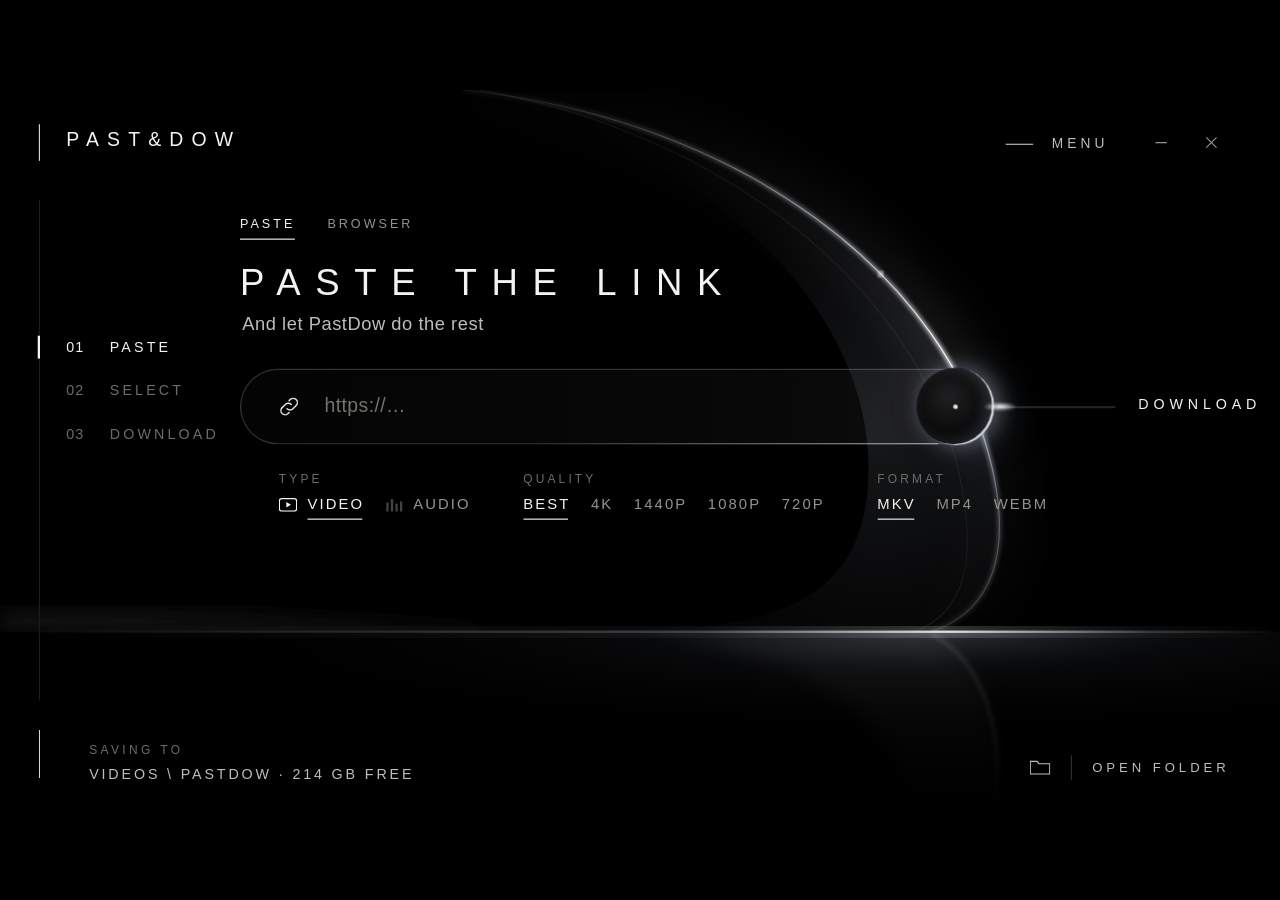
==== ui/index.html @ c4a2d4ec "feat: install the browser extension from the menu, pairing by itself - MENU > BROWSER EXTENSION show" ====
<!doctype html>
<html lang="en">
<head>
<meta charset="utf-8">
<title>PastDow</title>
<style>
  :root { --fg:#f3f3f1; --sub:#bdbdb9; --mute:#93938f; --dim:#6c6c68; --ease:cubic-bezier(.2,.8,.2,1); }
  * { box-sizing:border-box; margin:0; padding:0; }
  html, body { background:#000; height:100%; overflow:hidden; }
  body { color:var(--fg); font-family:"Segoe UI Variable Display","Segoe UI",sans-serif; font-weight:300;
         -webkit-font-smoothing:antialiased; user-select:none; cursor:default; }
  .stage { position:fixed; inset:0; display:grid; place-items:center; }
  .win { width:1120px; height:630px; position:relative; overflow:hidden; transform-origin:center; }
  .scene { position:absolute; inset:0; width:100%; height:100%; pointer-events:none; }
  .breathe { animation:breathe 4.2s ease-in-out infinite; }
  @keyframes breathe { 0%,100% { opacity:.7 } 50% { opacity:1 } }
  .intro { opacity:0; transform:translateY(10px); }
  body.live .intro { animation:in .9s var(--ease) forwards; }
  @keyframes in { to { opacity:1; transform:none } }
  button { all:unset; cursor:pointer; }

  /* top bar (drag area) */
  .bar { position:absolute; left:0; right:0; top:0; height:84px; }
  .rail { position:absolute; left:34px; top:30px; width:1px; height:32px; background:#d6d6d6; }
  .brand { position:absolute; left:58px; top:34px; font-size:17px; letter-spacing:.42em; font-weight:300; }
  .menu { position:absolute; right:150px; top:34px; display:flex; align-items:center; gap:16px; font-size:12px; letter-spacing:.3em;
          color:var(--sub); padding:6px 0; transition:color .3s; font-weight:400; }
  .menu i { width:24px; height:1px; background:currentColor; display:block; transition:width .4s var(--ease); }
  .menu:hover { color:var(--fg); } .menu:hover i { width:34px; }
  .wbtn { position:absolute; top:28px; width:40px; height:36px; display:grid; place-items:center; color:var(--mute); transition:color .25s; }
  .wbtn:hover { color:var(--fg); }
  .wbtn svg { width:12px; height:12px; }
  #min { right:84px; } #close { right:40px; }

  /* steps */
  .vline { position:absolute; left:34px; top:96px; bottom:96px; width:1px; background:#1c1c1c; }
  .steps { position:absolute; left:34px; top:206px; }
  .step { display:flex; gap:18px; font-size:12.5px; letter-spacing:.22em; color:var(--dim); padding-left:24px; height:38px; align-items:center;
          position:relative; transition:color .5s; font-weight:400; }
  .step b { font-weight:400; letter-spacing:.08em; width:20px; font-variant-numeric:tabular-nums; }
  .step::before { content:""; position:absolute; left:-1px; top:9px; bottom:9px; width:2px; background:var(--fg); transform:scaleY(0); transition:transform .5s var(--ease); }
  .step.on { color:var(--fg); } .step.on::before { transform:scaleY(1); }
  .step.done { color:var(--mute); }

  /* hero */
  .h1 { position:absolute; left:210px; top:150px; font-size:32px; letter-spacing:.4em; font-weight:200; white-space:nowrap; }
  .h2 { position:absolute; left:212px; top:196px; font-size:16px; letter-spacing:.03em; color:var(--sub); white-space:nowrap; }

  /* field */
  .pill { position:absolute; left:210px; top:244px; width:660px; height:66px; border-radius:33px; border:1px solid rgba(255,255,255,.18);
          background:linear-gradient(90deg, rgba(255,255,255,.015), rgba(255,255,255,.03) 70%, rgba(255,255,255,.06)); transition:border-color .4s, box-shadow .4s; }
  .pill.focus { border-color:rgba(255,255,255,.38); box-shadow:0 0 40px rgba(170,190,230,.07); }
  .pill::after { content:""; position:absolute; left:38%; right:48px; bottom:-1px; height:1px; background:linear-gradient(90deg, transparent, rgba(225,232,244,.6)); }
  .setup { position:absolute; left:244px; top:309px; height:1px; width:0; background:#fff; box-shadow:0 0 8px #fff; transition:width .3s; }
  .link { position:absolute; left:242px; top:266px; width:22px; height:22px; }
  input { position:absolute; left:284px; top:258px; width:500px; height:38px; background:transparent; border:0; outline:0; color:var(--fg);
          font:300 17px "Segoe UI Variable Display","Segoe UI",sans-serif; letter-spacing:.02em; user-select:text; cursor:text; }
  input::placeholder { color:#74746f; }
  .orb { position:absolute; left:802px; top:243px; width:68px; height:68px; border-radius:50%;
         background:radial-gradient(circle at 42% 38%, #202022 0%, #0a0a0b 55%, #000 70%);
         box-shadow: inset -2px -1px 0 rgba(255,255,255,.8), inset -6px -2px 12px rgba(190,205,230,.25), 4px 0 18px rgba(200,215,240,.35), 10px 0 40px rgba(170,190,230,.15);
         transition:transform .35s var(--ease); animation:orb 4.2s ease-in-out infinite; }
  @keyframes orb { 50% { box-shadow: inset -2px -1px 0 #fff, inset -7px -2px 14px rgba(190,205,230,.35), 5px 0 22px rgba(210,225,250,.5), 12px 0 50px rgba(170,190,230,.22); } }
  .orb::after { content:""; position:absolute; left:50%; top:50%; width:4px; height:4px; margin:-2px; border-radius:50%; background:#ddd; transition:transform .4s var(--ease); }
  .orb:hover { transform:scale(1.06); } .orb:hover::after { transform:scale(2.2); }
  .orb.fire { animation:fire .9s var(--ease); }
  @keyframes fire { 25% { transform:scale(.92); box-shadow: inset 0 0 0 1px #fff, 0 0 60px rgba(220,230,255,.9), 0 0 140px rgba(170,190,230,.5);} }
  .ring { position:absolute; left:836px; top:277px; width:0; height:0; border-radius:50%; border:1px solid rgba(255,255,255,.7); pointer-events:none; }
  .ring.go { animation:ring 1s var(--ease) forwards; }
  @keyframes ring { from { width:0; height:0; margin:0; opacity:1 } to { width:220px; height:220px; margin:-110px; opacity:0 } }
  .flare { position:absolute; left:860px; top:273px; width:30px; height:8px; border-radius:50%; background:radial-gradient(ellipse, #fff, rgba(200,215,240,0) 70%); filter:blur(1px); pointer-events:none; }
  .beam { position:absolute; left:872px; top:277px; width:104px; height:1px; overflow:hidden; background:rgba(255,255,255,.25); pointer-events:none; }
  .beam::after { content:""; position:absolute; top:0; left:-40%; width:40%; height:1px; background:linear-gradient(90deg, transparent, #fff, transparent); animation:travel 2.8s ease-in-out infinite; }
  @keyframes travel { 0% { left:-40% } 60%,100% { left:110% } }
  .dl { position:absolute; left:996px; top:268px; font-size:12.5px; letter-spacing:.34em; color:var(--fg); font-weight:400; transition:letter-spacing .4s var(--ease); }
  .dl:hover { letter-spacing:.42em; }

  /* options: type, quality, format */
  .opts { position:absolute; left:244px; top:334px; display:flex; gap:46px; transition:opacity .5s; }
  .opts.idle { opacity:.55; }
  .grp label { display:block; font-size:10.5px; letter-spacing:.26em; color:var(--dim); margin-bottom:9px; font-weight:400; }
  .grp div { display:flex; gap:18px; }
  .grp button { font-size:13px; letter-spacing:.14em; color:var(--mute); position:relative; padding-bottom:6px; transition:color .3s; font-weight:400; }
  .grp button:hover { color:var(--fg); }
  .grp button.on { color:var(--fg); }
  .grp button.on::after { content:""; position:absolute; left:0; right:.14em; bottom:0; height:1px; background:var(--fg); }
  #gMode button.on::after { left:25px; }
  .grp.off { opacity:.25; pointer-events:none; }
  /* type icons: a small player for video, equaliser bars for audio; only the chosen one moves */
  #gMode button { display:inline-flex; align-items:center; gap:9px; }
  .ico { width:16px; height:12px; flex:none; opacity:.45; transition:opacity .3s; }
  .ico.vid rect { fill:none; stroke:currentColor; stroke-width:1; }
  .ico.vid .play { fill:currentColor; transform-origin:8.5px 6px; }
  .ico.aud rect { fill:currentColor; transform-origin:center bottom; transform-box:fill-box; }
  button.on .ico { opacity:1; }
  button.on .ico.vid .play { animation:playpulse .8s ease-in-out 2; }
  @keyframes playpulse { 50% { transform:scale(.72); opacity:.6 } }
  button.on .ico.aud rect { animation:eq .7s ease-in-out 2; }
  button.on .ico.aud .b2 { animation-delay:-.35s; } button.on .ico.aud .b3 { animation-delay:-.7s; } button.on .ico.aud .b4 { animation-delay:-.15s; }
  @keyframes eq { 0%,100% { transform:scaleY(1) } 50% { transform:scaleY(.3) } }

  /* downloads */
  .list { position:absolute; left:210px; right:250px; top:414px; max-height:150px; overflow-y:auto; overflow-x:hidden; }
  .list::-webkit-scrollbar { width:2px; } .list::-webkit-scrollbar-thumb { background:#333; }
  .row { display:grid; grid-template-columns:78px 1fr auto; align-items:center; column-gap:18px; height:50px; position:relative; animation:rowin .6s var(--ease); }
  @keyframes rowin { from { opacity:0; transform:translateY(8px) } }
  .row + .row { border-top:1px solid #161616; }
  /* a thin streak of light crosses the row when it arrives and when it leaves */
  .row::before { content:""; position:absolute; top:0; bottom:0; left:0; width:38%; pointer-events:none; opacity:0;
                 background:linear-gradient(90deg, transparent, rgba(255,255,255,.10) 55%, rgba(255,255,255,.22) 80%, transparent); }
  .row.in::before { animation:sweep .55s var(--ease) .05s; }
  .row.out { pointer-events:none; overflow:hidden; animation:rowout .42s cubic-bezier(.5,0,.2,1) forwards; }
  .row.out::before { animation:sweep .32s ease-out; }
  .row.out > :not(.pbar) { transition:opacity .22s, transform .3s var(--ease); opacity:0; transform:translateX(-26px); }
  @keyframes sweep { 0% { opacity:1; transform:translateX(-100%) } 100% { opacity:0; transform:translateX(270%) } }
  @keyframes rowout { 0%, 55% { height:50px } 100% { height:0; border-color:transparent } }
  .row.flash .pbar { animation:flash .9s ease-out; }
  @keyframes flash { 0% { background:#fff; box-shadow:0 0 16px #fff } 100% { background:#3a3a3a; box-shadow:none } }
  .pct { font-weight:200; font-size:28px; font-variant-numeric:tabular-nums; }
  .pct small { font-size:13px; color:var(--sub); }
  .pct .tag { font-size:11px; letter-spacing:.2em; font-weight:400; color:var(--mute); }
  .ttl { font-size:14.5px; white-space:nowrap; overflow:hidden; text-overflow:ellipsis; font-weight:400; }
  .sub { font-size:11.5px; letter-spacing:.12em; color:var(--mute); margin-top:3px; white-space:nowrap; overflow:hidden; text-overflow:ellipsis; font-variant-numeric:tabular-nums; }
  .sub.err { color:#e07a72; letter-spacing:.02em; }
  .acts { display:flex; gap:16px; opacity:0; transition:opacity .25s; }
  .row:hover .acts { opacity:1; }
  .acts button { font-size:11px; letter-spacing:.2em; color:var(--sub); font-weight:400; display:flex; align-items:center; gap:7px; }
  .acts button svg { width:13px; height:11px; flex:none; }
  .acts button:hover { color:var(--fg); }
  .pbar { position:absolute; left:0; bottom:0; height:1px; background:#fff; box-shadow:0 0 10px rgba(255,255,255,.7); transition:width .3s linear; }
  .row.fin .pbar { background:#3a3a3a; box-shadow:none; }
  .spin { width:22px; height:22px; border:1px solid #333; border-top-color:#fff; border-radius:50%; animation:sp .9s linear infinite; }
  @keyframes sp { to { transform:rotate(360deg) } }
  .toast { position:absolute; left:520px; width:262px; text-align:right; top:269px; font-size:11.5px; letter-spacing:.2em; color:var(--fg); font-weight:400; pointer-events:none;
           opacity:0; transform:translateY(-4px); transition:opacity .35s, transform .45s var(--ease); }
  .toast.show { opacity:1; transform:none; }
  .clear { position:absolute; right:250px; top:392px; font-size:10.5px; letter-spacing:.26em; color:var(--dim); font-weight:400; opacity:0; transition:opacity .3s, color .3s; }
  .clear.show { opacity:1; } .clear:hover { color:var(--fg); }

  /* footer */
  .frail { position:absolute; left:34px; bottom:28px; width:1px; height:42px; background:#d6d6d6; }
  .sup { position:absolute; left:78px; bottom:47px; font-size:10.5px; letter-spacing:.28em; color:var(--dim); font-weight:400; }
  .sup2 { position:absolute; left:78px; bottom:24px; font-size:12.5px; letter-spacing:.2em; color:var(--sub); }
  .savebox { cursor:pointer; }
  .savebox .sup2 { transition:color .3s; } .savebox:hover .sup2 { color:var(--fg); }
  .chg { margin-left:14px; color:var(--fg); opacity:0; transition:opacity .3s, margin-left .4s var(--ease); }
  .savebox:hover .chg { opacity:1; margin-left:18px; }
  .open { position:absolute; right:44px; bottom:26px; display:flex; align-items:center; gap:18px; font-size:11.5px; letter-spacing:.3em; color:var(--sub); font-weight:400; transition:color .3s; }
  .open i { width:1px; height:22px; background:#2c2c2c; }
  .open:hover { color:var(--fg); }

  /* side menu */
  .side { position:absolute; top:0; right:0; bottom:0; width:390px; background:#050506; border-left:1px solid #1c1c1c; z-index:5;
          transform:translateX(100%); transition:transform .7s var(--ease); padding:92px 48px 26px; display:flex; flex-direction:column; align-items:flex-start; text-align:left; overflow-y:auto; overflow-x:hidden; }
  .side::-webkit-scrollbar { width:2px; } .side::-webkit-scrollbar-thumb { background:#2a2a2a; }
  .side.open { transform:none; box-shadow:-40px 0 80px rgba(0,0,0,.6); }
  .side h6 { font-weight:400; font-size:11px; letter-spacing:.3em; color:var(--dim); margin-bottom:20px; }
  .side .it { display:block; width:100%; text-align:left; margin-bottom:15px; letter-spacing:normal;
              opacity:0; transform:translateX(20px); transition:opacity .5s, transform .6s var(--ease); }
  .side.open .it { opacity:1; transform:none; }
  .side .it b { display:block; font-weight:400; font-size:15px; letter-spacing:.22em; color:var(--fg); transition:letter-spacing .4s var(--ease); }
  .side .it:hover b { letter-spacing:.28em; }
  .side .it em { display:block; font-style:normal; font-size:12.5px; letter-spacing:.01em; color:var(--sub); margin-top:5px;
                 white-space:nowrap; overflow:hidden; text-overflow:ellipsis; max-width:294px; }
  .side .defs b { margin-bottom:0; }
  .dhead { display:flex; justify-content:space-between; align-items:center; width:294px; margin-bottom:10px; }
  #dReset { font-size:10.5px; letter-spacing:.24em; color:var(--mute); font-weight:400; padding:4px 0 4px 10px; transition:color .3s; }
  #dReset:hover { color:var(--fg); }
  .def .val::after { content:""; display:inline-block; width:5px; height:5px; margin-left:10px; border-right:1px solid currentColor; border-bottom:1px solid currentColor;
                     transform:translateY(-3px) rotate(45deg); opacity:.7; transition:transform .3s var(--ease); }
  .def.expanded .val::after { transform:translateY(0) rotate(-135deg); }
  /* the little list a default opens */
  .dd { position:absolute; left:48px; width:294px; background:#0b0b0c; border:1px solid #232323; padding:6px 0; z-index:6;
        opacity:0; transform:translateY(-6px); pointer-events:none; transition:opacity .25s, transform .35s var(--ease);
        box-shadow:0 18px 40px rgba(0,0,0,.7); }
  .dd.show { opacity:1; transform:none; pointer-events:auto; }
  .dd button { display:flex; width:100%; box-sizing:border-box; justify-content:space-between; padding:7px 16px; font-size:12px; letter-spacing:.18em;
               color:var(--sub); font-weight:400; transition:background .2s, color .2s; }
  .dd button:hover { background:#151516; color:var(--fg); }
  .dd button.on { color:var(--fg); }
  .dd button.on::after { content:""; width:6px; height:6px; border-radius:50%; background:#fff; box-shadow:0 0 8px #fff; align-self:center; }
  .side .defs { width:294px; } .def { display:flex; width:100%; box-sizing:border-box; justify-content:space-between; align-items:baseline; padding:3px 0; font-size:12px; letter-spacing:.16em; color:var(--sub); font-weight:400; }
  .def .val { color:var(--fg); letter-spacing:.14em; transition:letter-spacing .3s var(--ease); }
  .def:hover span { color:var(--fg); } .def:hover .val { letter-spacing:.2em; }
  .side .x { position:absolute; right:46px; top:40px; font-size:12px; letter-spacing:.3em; color:var(--sub); font-weight:400; }
  .side .x:hover { color:var(--fg); }
  .side .ver { margin-top:auto; font-size:10.5px; letter-spacing:.26em; color:var(--dim); }
  .view-tabs { position:absolute; left:210px; top:111px; display:flex; gap:28px; font-size:11px; letter-spacing:.24em; color:var(--mute); }
  .view-tabs button { padding-bottom:7px; border-bottom:1px solid transparent; }
  .view-tabs button.active { color:var(--fg); border-color:var(--fg); }
  .browser-box { display:none; position:absolute; left:210px; right:250px; top:166px; height:156px; }
  .browser-head { display:flex; justify-content:space-between; font-size:10.5px; letter-spacing:.2em; color:var(--mute); height:25px; }
  .browser-items { overflow-x:hidden; overflow-y:auto; max-height:131px; padding-right:6px; }
  .browser-items::-webkit-scrollbar { width:2px; } .browser-items::-webkit-scrollbar-thumb { background:#333; }
  .browser-item { display:block; position:relative; box-sizing:border-box; width:100%; text-align:left; border-top:1px solid #222; padding:10px 110px 10px 0; }
  .browser-item .ttl { white-space:nowrap; overflow:hidden; text-overflow:ellipsis; }
  .browser-item::after { content:'DOWNLOAD \2192'; position:absolute; right:0; top:50%; transform:translate(-6px,-50%); opacity:0;
    font-size:10.5px; letter-spacing:.2em; color:var(--fg); transition:opacity .18s, transform .18s; }
  .browser-item:hover .ttl { color:#fff; } .browser-item:hover::after { opacity:1; transform:translate(0,-50%); }
  .browser-empty { color:var(--sub); font-size:14px; line-height:1.7; max-width:570px; padding-top:13px; }
  .browser-view .browser-box { display:block; }
  .browser-view .h1, .browser-view .h2, .browser-view .pill, .browser-view .link, .browser-view #url,
  .browser-view .orb, .browser-view .ring, .browser-view .flare, .browser-view .beam, .browser-view .dl { display:none; }
  .browser-view .opts.idle { opacity:1; }
  .pair-key { position:static; left:auto; top:auto; height:auto; min-width:0; background:#111; border:1px solid #333; color:var(--sub); width:100%; padding:7px; margin:7px 0; font:11px monospace; user-select:text; }
  #copyKey { font-size:11px; letter-spacing:.2em; color:var(--fg); padding:5px 0; }
  .ext-buttons { display:flex; flex-wrap:wrap; gap:8px 20px; margin:10px 0 2px; }
  .ext-buttons button { font-size:11px; letter-spacing:.2em; color:var(--fg); padding:4px 0; border-bottom:1px solid #3a3a3a; transition:border-color .2s; }
  .ext-buttons button:hover { border-color:var(--fg); }
  .ext-key { display:flex; align-items:center; gap:12px; margin-top:8px; } .ext-key .pair-key { margin:0; flex:1; }
  #browserStatus { white-space:normal; }
</style>
</head>
<body>
<div class="stage"><div class="win" id="win">
  <svg class="scene" viewBox="0 0 1120 630" preserveAspectRatio="none" aria-hidden="true">
    <defs>
      <radialGradient id="glass" cx="0.78" cy="0.62" r="0.7"><stop offset="0" stop-color="#2a2c31" stop-opacity=".55"/><stop offset=".45" stop-color="#121315" stop-opacity=".45"/><stop offset="1" stop-color="#000" stop-opacity="0"/></radialGradient>
      <linearGradient id="edge" x1="0" y1="0" x2="0" y2="1"><stop offset="0" stop-color="#fff" stop-opacity=".05"/><stop offset=".25" stop-color="#e8eef8" stop-opacity=".5"/><stop offset=".5" stop-color="#fff" stop-opacity=".95"/><stop offset=".75" stop-color="#c8d2e2" stop-opacity=".35"/><stop offset="1" stop-color="#fff" stop-opacity=".1"/></linearGradient>
      <radialGradient id="pool" cx="0.72" cy="0" r="0.6"><stop offset="0" stop-color="#9aa6b8" stop-opacity=".3"/><stop offset=".35" stop-color="#3a3f48" stop-opacity=".15"/><stop offset="1" stop-color="#000" stop-opacity="0"/></radialGradient>
      <linearGradient id="horizon" x1="0" y1="0" x2="1" y2="0"><stop offset="0" stop-color="#fff" stop-opacity="0"/><stop offset=".55" stop-color="#cfd8e6" stop-opacity=".25"/><stop offset=".74" stop-color="#fff" stop-opacity=".85"/><stop offset=".9" stop-color="#cfd8e6" stop-opacity=".2"/><stop offset="1" stop-color="#fff" stop-opacity="0"/></linearGradient>
      <linearGradient id="reflect" x1="0" y1="0" x2="0" y2="1"><stop offset="0" stop-color="#fff" stop-opacity=".18"/><stop offset="1" stop-color="#fff" stop-opacity="0"/></linearGradient>
      <filter id="b2"><feGaussianBlur stdDeviation="2"/></filter><filter id="b8"><feGaussianBlur stdDeviation="8"/></filter><filter id="b24"><feGaussianBlur stdDeviation="24"/></filter>
    </defs>
    <path d="M0 455 C 120 448, 260 462, 420 470 L 420 476 L 0 476 Z" fill="#1a1b1e" opacity=".55" filter="url(#b8)"/>
    <path d="M405 0 C 650 25, 830 165, 868 330 C 884 400, 872 455, 815 474 L 560 474 C 690 470, 760 440, 760 330 C 760 200, 640 60, 405 0 Z" fill="url(#glass)"/>
    <g class="breathe">
      <path d="M405 0 C 650 25, 830 165, 868 330 C 884 400, 872 455, 815 474" fill="none" stroke="url(#edge)" stroke-width="10" filter="url(#b24)" opacity=".5"/>
      <path d="M405 0 C 650 25, 830 165, 868 330 C 884 400, 872 455, 815 474" fill="none" stroke="url(#edge)" stroke-width="3" filter="url(#b2)"/>
      <path d="M405 0 C 650 25, 830 165, 868 330 C 884 400, 872 455, 815 474" fill="none" stroke="url(#edge)" stroke-width="1"/>
    </g>
    <circle r="2.2" fill="#fff" filter="url(#b2)">
      <animateMotion dur="5.5s" repeatCount="indefinite" keyPoints="0;1;1" keyTimes="0;.45;1" calcMode="linear" path="M405 0 C 650 25, 830 165, 868 330 C 884 400, 872 455, 815 474"/>
      <animate attributeName="opacity" values="0;1;1;0;0" keyTimes="0;.05;.4;.45;1" dur="5.5s" repeatCount="indefinite"/>
    </circle>
    <path d="M420 0 C 640 40, 800 175, 838 330 C 856 410, 846 456, 800 474" fill="none" stroke="#fff" stroke-opacity=".06"/>
    <rect x="0" y="474" width="1120" height="156" fill="#000"/>
    <rect x="0" y="474" width="1120" height="156" fill="url(#pool)" class="breathe"/>
    <g class="breathe"><rect x="0" y="473" width="1120" height="2" fill="url(#horizon)"/><rect x="0" y="470" width="1120" height="8" fill="url(#horizon)" filter="url(#b8)" opacity=".6"/></g>
    <path d="M815 476 C 860 500, 880 560, 870 630" fill="none" stroke="url(#reflect)" stroke-width="2" filter="url(#b2)"/>
    <path d="M560 476 C 700 490, 780 540, 800 630 L 870 630 C 880 560, 860 500, 815 476 Z" fill="url(#reflect)" opacity=".25" filter="url(#b8)"/>
  </svg>

  <div class="bar" id="bar"></div>
  <div class="rail intro"></div>
  <div class="brand intro">PAST&amp;DOW</div>
  <button class="menu intro" id="menuBtn"><i></i>MENU</button>
  <button class="wbtn intro" id="min" title="Minimise"><svg viewBox="0 0 12 12"><path d="M1 6h10" stroke="currentColor" stroke-width="1"/></svg></button>
  <button class="wbtn intro" id="close" title="Close"><svg viewBox="0 0 12 12"><path d="M1.5 1.5l9 9M10.5 1.5l-9 9" stroke="currentColor" stroke-width="1"/></svg></button>

  <nav class="view-tabs"><button id="pasteTab" class="active">PASTE</button><button id="browserTab">BROWSER <span id="foundCount"></span></button></nav>
  <section class="browser-box">
    <div class="browser-head"><span>FOUND IN YOUR BROWSER</span><button id="foundClear">CLEAR ALL</button></div>
    <div class="browser-items" id="foundItems"></div>
    <div class="browser-empty" id="foundEmpty">Nothing yet. Play a video in your browser and it shows up here.<br>First time: MENU, BROWSER EXTENSION, then ADD TO your browser.</div>
  </section>
  <div class="vline"></div>
  <div class="steps intro" style="animation-delay:.15s">
    <div class="step on" id="s1"><b>01</b>PASTE</div>
    <div class="step" id="s2"><b>02</b>SELECT</div>
    <div class="step" id="s3"><b>03</b>DOWNLOAD</div>
  </div>

  <div class="h1 intro" style="animation-delay:.2s">PASTE THE LINK</div>
  <div class="h2 intro" style="animation-delay:.3s" id="h2">And let PastDow do the rest</div>

  <div class="pill intro" style="animation-delay:.35s" id="pill"></div>
  <div class="setup" id="setup"></div>
  <svg class="link intro" style="animation-delay:.4s" viewBox="0 0 24 24" fill="none" stroke="#e2e2e0" stroke-width="1.4" stroke-linecap="round"><path d="M10 14a4 4 0 0 0 5.66 0l3-3a4 4 0 0 0-5.66-5.66l-1 1"/><path d="M14 10a4 4 0 0 0-5.66 0l-3 3a4 4 0 0 0 5.66 5.66l1-1"/></svg>
  <input id="url" class="intro" style="animation-delay:.4s" placeholder="https://…" spellcheck="false" autocomplete="off">
  <button class="orb intro" style="animation-delay:.45s" id="orb" title="Download"></button>
  <div class="ring" id="ring"></div>
  <div class="flare breathe"></div>
  <div class="beam"></div>
  <button class="dl intro" style="animation-delay:.5s" id="dl">DOWNLOAD</button>

  <div class="opts idle intro" style="animation-delay:.55s" id="opts">
    <div class="grp" id="gMode"><label>TYPE</label><div><button data-v="video"><svg class="ico vid" viewBox="0 0 16 12"><rect x=".5" y=".5" width="15" height="11" rx="2"/><path class="play" d="M6.5 3.6v4.8L10.6 6z"/></svg>VIDEO</button><button data-v="audio"><svg class="ico aud" viewBox="0 0 16 12"><rect class="b1" x="1" y="4" width="2" height="8"/><rect class="b2" x="5" y="1" width="2" height="11"/><rect class="b3" x="9" y="5" width="2" height="7"/><rect class="b4" x="13" y="3" width="2" height="9"/></svg>AUDIO</button></div></div>
    <div class="grp" id="gQ"><label>QUALITY</label><div><button data-v="0">BEST</button><button data-v="2160">4K</button><button data-v="1440">1440P</button><button data-v="1080">1080P</button><button data-v="720">720P</button></div></div>
    <div class="grp" id="gF"><label>FORMAT</label><div></div></div>
  </div>

  <div class="toast" id="toast"></div>
  <button class="clear" id="clear">CLEAR DONE</button>
  <div class="list" id="list"></div>

  <div class="frail"></div>
  <div class="savebox" id="savebox" title="Change folder">
  <div class="sup intro" style="animation-delay:.6s">SAVING TO<span class="chg">CHANGE</span></div>
  <div class="sup2 intro" style="animation-delay:.65s" id="saving"></div>
  </div>
  <button class="open intro" style="animation-delay:.7s" id="open"><svg width="18" height="14" viewBox="0 0 18 14" fill="none" stroke="currentColor" stroke-width="1"><path d="M.5 2.5v10h17v-9H8L6.5 1.5h-6z"/></svg><i></i>OPEN FOLDER</button>

  <div class="side" id="side">
    <button class="x" id="closeMenu">CLOSE</button>
    <h6>SETTINGS</h6>
    <button class="it" style="transition-delay:.12s" id="mVideo"><b>VIDEO FOLDER</b><em></em></button>
    <button class="it" style="transition-delay:.18s" id="mAudio"><b>AUDIO FOLDER</b><em></em></button>
    <button class="it" style="transition-delay:.24s" id="mSkip"><b>SKIP DOWNLOADED</b><em></em></button>
    <button class="it" style="transition-delay:.26s" id="mFolders"><b>SUBFOLDERS</b><em></em></button>
    <div class="defs it" style="transition-delay:.27s">
      <div class="dhead"><b>DEFAULTS</b><button id="dReset">RESET</button></div>
      <button class="def" data-k="q"><span>VIDEO QUALITY</span><span class="val" id="dQ"></span></button>
      <button class="def" data-k="vfmt"><span>VIDEO FORMAT</span><span class="val" id="dV"></span></button>
      <button class="def" data-k="afmt"><span>AUDIO FORMAT</span><span class="val" id="dA"></span></button>
    </div>
    <button class="it" style="transition-delay:.30s" id="mUpdate"><b>UPDATE YT-DLP</b><em></em></button>
    <button class="it" style="transition-delay:.36s" id="mSource"><b>SOURCE CODE</b><em>github.com/4leX-42/PastDow</em></button>
    <div class="it" style="transition-delay:.38s"><b>BROWSER EXTENSION</b><div class="ext-buttons" id="extButtons"></div><em id="browserStatus"></em>
      <div class="ext-key"><input id="browserKey" class="pair-key" readonly aria-label="Browser pairing key"><button id="copyKey">COPY KEY</button></div></div>
    <div class="ver" id="ver"></div>
    <div class="dd" id="dd"></div>
  </div>
</div></div>

<script>
const $ = id => document.getElementById(id);
const win = $('win');
function fit() { win.style.transform = `scale(${Math.min(innerWidth / 1120, innerHeight / 630)})`; }
addEventListener('resize', fit); fit();

// small icons beside the row actions: OPEN = the file itself, FOLDER = where it lives
const ACT_ICO = {
  open: '<svg viewBox="0 0 13 11" fill="none" stroke="currentColor" stroke-width="1"><path d="M5.5 1.5h-5v9h9v-4"/><path d="M8 .5h4.5V5M12.5 .5 6 7"/></svg>',
  reveal: '<svg viewBox="0 0 18 14" fill="none" stroke="currentColor" stroke-width="1.2"><path d="M.5 2.5v10h17v-9H8L6.5 1.5h-6z"/></svg>'
};

// ---- bridge: the app (WebView2) or a demo when opened in a browser ----
const host = window.chrome && window.chrome.webview;
const send = o => host ? host.postMessage(o) : demo(o);
if (host) host.addEventListener('message', e => receive(e.data));

const FORMATS = { video: ['MKV', 'MP4', 'WEBM'], audio: ['BEST', 'MP3', 'M4A', 'FLAC', 'WAV', 'OPUS'] };
const st = { mode: 'video', q: 0, vfmt: 'mkv', afmt: 'best' };
const dest = { video: ['', ''], audio: ['', ''] };
function renderDest() {
  const [dir, free] = dest[st.mode];
  const parts = dir.split(/[\\\/]/).filter(Boolean), short = parts.slice(-2).join(' \\ ').toUpperCase();
  $('saving').textContent = short + (free ? '  ·  ' + free + ' FREE' : '');
  $('saving').title = dir;
}
let stateSeen = false;
const esc = s => String(s).replace(/[&<>"]/g, c => ({ '&': '&amp;', '<': '&lt;', '>': '&gt;', '"': '&quot;' }[c]));

function renderOpts() {
  $('gMode').querySelectorAll('button').forEach(b => b.classList.toggle('on', b.dataset.v === st.mode));
  $('gQ').querySelectorAll('button').forEach(b => b.classList.toggle('on', +b.dataset.v === st.q));
  $('gQ').classList.toggle('off', st.mode === 'audio');
  const cur = st.mode === 'audio' ? st.afmt : st.vfmt;
  if (typeof renderDest === 'function') renderDest();
  $('gF').querySelector('div').innerHTML = FORMATS[st.mode].map(f => `<button data-v="${f.toLowerCase()}" class="${f.toLowerCase() === cur ? 'on' : ''}">${f}</button>`).join('');
}
$('gMode').addEventListener('click', e => { const b = e.target.closest('button'); if (b && b.dataset.v) { e = { target: b }; st.mode = e.target.dataset.v; renderOpts(); } });
$('gQ').addEventListener('click', e => { if (e.target.dataset.v) { st.q = +e.target.dataset.v; renderOpts(); } });
$('gF').addEventListener('click', e => { if (e.target.dataset.v) { st[st.mode === 'audio' ? 'afmt' : 'vfmt'] = e.target.dataset.v; renderOpts(); } });
renderOpts();

const step = n => ['s1', 's2', 's3'].forEach((s, i) => { $(s).classList.toggle('on', i === n); $(s).classList.toggle('done', i < n); });
const isUrl = v => /^https?:\/\/\S+/i.test(v.trim());
const url = $('url'), pill = $('pill');
function linkChanged() { const ok = isUrl(url.value); $('opts').classList.toggle('idle', !ok); step(ok ? 1 : 0); }
url.addEventListener('focus', () => pill.classList.add('focus'));
url.addEventListener('blur', () => pill.classList.remove('focus'));
url.addEventListener('input', linkChanged);
url.addEventListener('keydown', e => { if (e.key === 'Enter') go(); });

const LINK = /https?:\/\/[^\s"'<>]+/gi;
let toastTimer;
function toast(msg) { const el = $('toast'); el.textContent = msg; el.classList.add('show'); clearTimeout(toastTimer); toastTimer = setTimeout(() => el.classList.remove('show'), 2600); }
function addMany(text) {
  const links = [...new Set((text.match(LINK) || []).map(s => s.replace(/[),.;]+$/, '')))];
  if (links.length === 0) { toast('NO LINKS FOUND'); return 0; }
  const orb = $('orb'), ring = $('ring');
  orb.classList.remove('fire'); ring.classList.remove('go'); void orb.offsetWidth; orb.classList.add('fire'); ring.classList.add('go');
  step(2);
  send({ t: 'add', url: links.join('\n'), mode: st.mode, q: st.q, fmt: st.mode === 'audio' ? st.afmt : st.vfmt });
  toast(links.length === 1 ? '1 LINK ADDED' : links.length + ' LINKS ADDED');
  url.value = ''; linkChanged(); setTimeout(() => step(0), 1600);
  return links.length;
}
// pasting a list: the field is one line, so catch it before the newlines are lost
url.addEventListener('paste', e => {
  const text = (e.clipboardData || window.clipboardData).getData('text');
  const n = (text.match(LINK) || []).length;
  if (n > 1) { e.preventDefault(); addMany(text); }
});

function go() {
  const v = url.value.trim();
  if (!isUrl(v)) { pill.animate([{ transform: 'translateX(0)' }, { transform: 'translateX(-6px)' }, { transform: 'translateX(6px)' }, { transform: 'none' }], { duration: 260 }); url.focus(); return; }
  const orb = $('orb'), ring = $('ring');
  orb.classList.remove('fire'); ring.classList.remove('go'); void orb.offsetWidth; orb.classList.add('fire'); ring.classList.add('go');
  step(2);
  send({ t: 'add', url: v, mode: st.mode, q: st.q, fmt: st.mode === 'audio' ? st.afmt : st.vfmt });
  url.value = ''; linkChanged(); step(2);
  setTimeout(() => step(isUrl(url.value) ? 1 : 0), 1600);
}
$('orb').addEventListener('click', go);
$('dl').addEventListener('click', go);

// drag the window from the top bar
$('bar').addEventListener('mousedown', e => { if (e.button === 0) send({ t: 'drag' }); });
$('min').addEventListener('click', () => send({ t: 'min' }));
$('close').addEventListener('click', () => send({ t: 'close' }));
$('open').addEventListener('click', () => send({ t: 'openFolder' }));
$('savebox').addEventListener('click', () => send({ t: 'pickFolder', audio: st.mode === 'audio' }));
$('clear').addEventListener('click', () => send({ t: 'clearDone' }));
function selectView(browser) {
  win.classList.toggle('browser-view', browser);
  $('browserTab').classList.toggle('active', browser); $('pasteTab').classList.toggle('active', !browser);
}
$('pasteTab').onclick = () => selectView(false);
$('browserTab').onclick = () => selectView(true);
$('foundClear').onclick = () => send({ t: 'foundClear' });
$('copyKey').onclick = () => { send({ t: 'browserKey' }); $('copyKey').textContent = 'COPIED'; setTimeout(() => $('copyKey').textContent = 'COPY KEY', 2000); };
let extHelp = '';
function renderBrowsers(list) {
  const box = $('extButtons'); if (box.dataset.done === String(list.length)) return;
  box.dataset.done = String(list.length); box.replaceChildren();
  list.forEach(b => { const btn = document.createElement('button'); btn.textContent = 'ADD TO ' + b.name.toUpperCase();
    btn.onclick = () => send({ t: 'installExt', browser: b.id }); box.append(btn); });
}
function renderFound(items) {
  $('foundCount').textContent = items.length || '';
  $('foundEmpty').hidden = items.length > 0;
  $('foundClear').style.visibility = items.length ? 'visible' : 'hidden';
  $('foundItems').replaceChildren();
  items.forEach(item => {
    const row = document.createElement('button'); row.className = 'browser-item';
    const title = document.createElement('div'), sub = document.createElement('div'); title.className = 'ttl'; sub.className = 'sub';
    title.textContent = item.title || 'Browser video';
    sub.textContent = [item.kind, item.size ? (item.size / 1048576).toFixed(1) + ' MB' : 'SIZE UNKNOWN', item.host, item.subtitles ? item.subtitles + (item.subtitles === 1 ? ' SUBTITLE' : ' SUBTITLES') : ''].filter(Boolean).join(' · ');
    row.append(title, sub); row.onclick = () => {
      send({ t: 'foundQueue', id: item.id, mode: st.mode, q: st.q, fmt: st.mode === 'audio' ? st.afmt : st.vfmt }); toast('BROWSER VIDEO ADDED');
    };
    $('foundItems').append(row);
  });
}
renderFound([]);

$('menuBtn').addEventListener('click', () => $('side').classList.toggle('open'));
$('closeMenu').addEventListener('click', () => $('side').classList.remove('open'));
$('mVideo').addEventListener('click', () => send({ t: 'pickFolder', audio: false }));
$('mAudio').addEventListener('click', () => send({ t: 'pickFolder', audio: true }));
$('mSkip').addEventListener('click', () => send({ t: 'skip' }));
$('mFolders').addEventListener('click', () => send({ t: 'folders' }));
const DEFS = {
  q: [['0', 'BEST'], ['2160', '4K'], ['1440', '1440P'], ['1080', '1080P'], ['720', '720P']],
  vfmt: [['mkv', 'MKV'], ['mp4', 'MP4'], ['webm', 'WEBM']],
  afmt: [['best', 'BEST'], ['mp3', 'MP3'], ['m4a', 'M4A'], ['flac', 'FLAC'], ['wav', 'WAV'], ['opus', 'OPUS']]
};
const defNow = { q: '0', vfmt: 'mkv', afmt: 'best' };
let ddKey = null;
function closeDD() { $('dd').classList.remove('show'); document.querySelectorAll('.def').forEach(d => d.classList.remove('expanded')); ddKey = null; }
document.querySelectorAll('.def').forEach(b => b.addEventListener('click', e => {
  e.stopPropagation();
  const k = b.dataset.k;
  if (ddKey === k) { closeDD(); return; }
  closeDD(); ddKey = k; b.classList.add('expanded');
  const dd = $('dd'), side = $('side');
  dd.innerHTML = DEFS[k].map(([v, l]) => `<button data-v="${v}" class="${v === defNow[k] ? 'on' : ''}">${l}</button>`).join('');
  // in artboard pixels: the window may be scaled
  const k2 = side.getBoundingClientRect().height / side.offsetHeight;
  const rowTop = (b.getBoundingClientRect().top - side.getBoundingClientRect().top) / k2, rowBottom = (b.getBoundingClientRect().bottom - side.getBoundingClientRect().top) / k2;
  const h = dd.offsetHeight;
  dd.style.top = (rowBottom + 6 + h > side.offsetHeight - 12 ? rowTop - 6 - h : rowBottom + 6) + 'px';
  requestAnimationFrame(() => dd.classList.add('show'));
}));
$('dd').addEventListener('click', e => {
  e.stopPropagation();
  const v = e.target.closest('button')?.dataset.v;
  if (v != null && ddKey) { send({ t: 'def', key: ddKey, value: v }); closeDD(); }
});
$('dReset').addEventListener('click', e => { e.stopPropagation(); closeDD(); send({ t: 'defReset' }); });
document.addEventListener('click', closeDD);
addEventListener('keydown', e => { if (e.key === 'Escape') closeDD(); });
$('mUpdate').addEventListener('click', () => send({ t: 'update' }));
$('mSource').addEventListener('click', () => send({ t: 'source' }));
addEventListener('keydown', e => {
  if (e.key === 'Escape') $('side').classList.remove('open');
  if (e.ctrlKey && e.key.toLowerCase() === 'l') { e.preventDefault(); url.focus(); url.select(); }
});
addEventListener('dragover', e => e.preventDefault());
addEventListener('drop', e => {
  e.preventDefault();
  const f = [...(e.dataTransfer.files || [])].find(x => /\.(txt|csv|md|url|list)$/i.test(x.name) || x.type.startsWith('text'));
  if (f) { f.text().then(addMany); return; }
  const t = e.dataTransfer.getData('text/uri-list') || e.dataTransfer.getData('text/plain');
  if (t) addMany(t);
});

// ---- messages from the app ----
function receive(m) {
  if (m.t === 'reveal') document.body.classList.add('live');
  if (m.t === 'clip' && !url.value) { url.value = m.url; linkChanged(); url.focus(); url.select(); }
  if (m.t === 'state') {
    // the screen starts from the saved defaults once; later state updates only refresh the menu
    // start from the defaults, and follow them whenever one is changed in the menu
    if (!stateSeen) { stateSeen = true; st.mode = 'video'; st.q = m.q; st.vfmt = m.vfmt; st.afmt = m.afmt; renderOpts(); }
    else {
      let ch = false;
      if (String(m.q) !== defNow.q) { st.q = m.q; ch = true; }
      if (m.vfmt !== defNow.vfmt) { st.vfmt = m.vfmt; ch = true; }
      if (m.afmt !== defNow.afmt) { st.afmt = m.afmt; ch = true; }
      if (ch) renderOpts();
    }
    defNow.q = String(m.q); defNow.vfmt = m.vfmt; defNow.afmt = m.afmt;
    $('dQ').textContent = m.q ? (m.q === 2160 ? '4K' : m.q + 'P') : 'BEST';
    $('dV').textContent = m.vfmt.toUpperCase();
    $('dA').textContent = m.afmt.toUpperCase();
    dest.video = [m.videoDir, m.videoFree || '']; dest.audio = [m.audioDir, m.audioFree || '']; renderDest();
    $('mVideo').querySelector('em').textContent = m.videoDir;
    $('mAudio').querySelector('em').textContent = m.audioDir;
    $('mSkip').querySelector('em').textContent = m.skip ? 'On' : 'Off';
    $('mFolders').querySelector('em').textContent = m.channelFolders ? 'One folder per channel' : 'Off · straight into the folder';
    $('mUpdate').querySelector('em').textContent = m.update;
    $('browserKey').value = m.browserKey || '';
    renderBrowsers(m.browsers || []);
    $('browserStatus').textContent = m.browserStatus || extHelp || ((m.browsers || []).length
      ? 'Catch the videos you play in your browser, with subtitles'
      : 'Needs Chrome, Brave or Edge');
    $('ver').textContent = 'PAST&DOW ' + m.version + ' · POWERED BY YT-DLP';
    $('h2').textContent = m.engine || 'And let PastDow do the rest';
    $('setup').style.width = m.enginePct >= 0 ? (m.enginePct * 588) + 'px' : '0';
  }
  if (m.t === 'jobs') renderJobs(m.jobs);
  if (m.t === 'found') renderFound(m.items);
  if (m.t === 'extOpened') {
    extHelp = m.ok ? 'In the page that opened: turn on Developer mode, press Load unpacked, paste with Ctrl+V and Select folder. It pairs by itself'
                   : 'Could not open that browser';
    $('browserStatus').textContent = extHelp; if (m.ok) toast('FOLDER PATH COPIED');
  }
}

function renderJobs(jobs) {
  const list = $('list'), seen = new Set();
  jobs.forEach(j => {
    seen.add(String(j.id));
    let r = list.querySelector(`.row:not(.out)[data-id="${j.id}"]`);
    if (!r) {
      r = document.createElement('div'); r.className = 'row in'; r.dataset.id = j.id;
      setTimeout(() => r.classList.remove('in'), 700);
      r.innerHTML = '<div class="pct"></div><div style="min-width:0"><div class="ttl"></div><div class="sub"></div></div><div class="acts"></div><div class="pbar"></div>';
      list.appendChild(r); list.scrollTop = list.scrollHeight;
      r.addEventListener('dblclick', () => send({ t: 'open', id: j.id }));
      r.querySelector('.acts').addEventListener('click', e => { const b = e.target.closest('button'); const a = b && b.dataset.a; if (a === 'copy') send({ t: 'copy', text: r.dataset.url }); else if (a) send({ t: a, id: +r.dataset.id }); });
    }
    r.dataset.url = j.url;
    const fin = ['done', 'skipped', 'failed', 'canceled'].includes(j.state);
    if (fin && !r.classList.contains('fin') && j.state === 'done') { r.classList.add('flash'); setTimeout(() => r.classList.remove('flash'), 950); }
    r.classList.toggle('fin', fin);
    const pct = r.querySelector('.pct');
    let left, sub, acts;
    if (j.state === 'queued') { left = '<span class="tag">QUEUED</span>'; sub = j.kind + ' · WAITING'; acts = [['cancel', 'CANCEL']]; }
    else if (j.state === 'running' && !j.started) { left = '<div class="spin"></div>'; sub = j.kind + ' · FETCHING INFO'; acts = [['cancel', 'CANCEL']]; }
    else if (j.state === 'running') { left = `${Math.floor(j.pct)}<small>%</small>`; sub = j.pct >= 99.5 ? j.kind + ' · FINISHING' : [j.kind, j.speed, j.eta && j.eta + ' LEFT'].filter(Boolean).join(' · '); acts = [['cancel', 'CANCEL']]; }
    else if (j.state === 'processing') { left = '<div class="spin"></div>'; sub = j.kind + (j.audio ? ' · CONVERTING' : ' · MERGING'); acts = []; }
    else if (j.state === 'done') { left = '<span class="tag">DONE</span>'; sub = [j.kind, j.size, j.subtitleNote].filter(Boolean).join(' · '); acts = [['open', 'OPEN'], ['reveal', 'FOLDER'], ['remove', '✕']]; }
    else if (j.state === 'skipped') { left = '<span class="tag">SKIPPED</span>'; sub = j.kind + ' · ALREADY DOWNLOADED'; acts = [['retry', 'AGAIN'], ['remove', '✕']]; }
    else if (j.state === 'canceled') { left = '<span class="tag">CANCELED</span>'; sub = j.kind; acts = [['retry', 'RETRY'], ['remove', '✕']]; }
    else { left = '<span class="tag" style="color:#e07a72">FAILED</span>'; sub = j.error || 'Error'; acts = [['retry', 'RETRY'], ['copy', 'COPY LINK'], ['remove', '✕']]; }
    if (pct.dataset.v !== left) { pct.innerHTML = left; pct.dataset.v = left; }
    r.querySelector('.ttl').textContent = j.title || j.url;
    const s = r.querySelector('.sub'); s.textContent = sub; s.classList.toggle('err', j.state === 'failed');
    const ah = acts.map(([a, l]) => `<button data-a="${a}">${ACT_ICO[a] || ''}${l}</button>`).join('');
    const ae = r.querySelector('.acts'); if (ae.dataset.v !== ah) { ae.innerHTML = ah; ae.dataset.v = ah; }
    r.querySelector('.pbar').style.width = (j.state === 'running' && j.started ? j.pct : j.state === 'processing' || j.state === 'done' ? 100 : 0) + '%';
  });
  // rows that are gone leave one after another: streak, slide out, fold
  let k = 0;
  list.querySelectorAll('.row:not(.out)').forEach(r => {
    if (seen.has(r.dataset.id)) return;
    const delay = 45 * k++;
    r.style.animationDelay = delay + 'ms';
    r.querySelectorAll(':scope > :not(.pbar)').forEach(c => c.style.transitionDelay = delay + 'ms');
    r.classList.add('out');
    setTimeout(() => r.remove(), 460 + delay);
  });
  $('clear').classList.toggle('show', jobs.some(j => ['done', 'skipped', 'failed', 'canceled'].includes(j.state)));
}

// ---- demo when opened in a plain browser ----
const dj = []; let did = 0;
function demo(o) {
  if (o.t === 'ready') { receive({ t: 'state', videoFree: '214 GB', audioFree: '214 GB', q: 0, vfmt: 'mkv', afmt: 'mp3', videoDir: 'Videos \\ PastDow', audioDir: 'Music \\ PastDow', skip: true, update: 'Up to date', engine: '', enginePct: -1, version: 'preview' }); receive({ t: 'reveal' }); }
  if (o.t === 'add') {
    const j = { id: ++did, url: o.url, title: '', state: 'running', started: false, pct: 0, speed: '', eta: '', kind: o.mode === 'audio' ? o.fmt.toUpperCase() : (o.q ? o.q + 'P' : 'BEST') + ' · ' + o.fmt.toUpperCase(), size: '' };
    dj.push(j);
    setTimeout(() => { j.started = true; j.title = 'Ultimate All-Black PC Build | No RGB | RTX 5090 + Ultra 9 285K'; }, 1400);
    const t = setInterval(() => {
      if (!j.started) return;
      j.pct = Math.min(100, j.pct + Math.random() * 3 + .6); j.speed = (24 + Math.random() * 9).toFixed(1) + 'MiB/s'; j.eta = '00:' + String(Math.round((100 - j.pct) / 6)).padStart(2, '0');
      if (j.pct >= 100) { clearInterval(t); j.state = 'done'; j.size = '412.6 MB'; }
    }, 120);
  }
  if (o.t === 'remove' || o.t === 'clearDone') { for (let i = dj.length - 1; i >= 0; i--) if (o.t === 'clearDone' ? dj[i].state === 'done' : dj[i].id === o.id) dj.splice(i, 1); }
}
if (!host) setInterval(() => renderJobs(dj), 150);
send({ t: 'ready' });
</script>
</body>
</html>
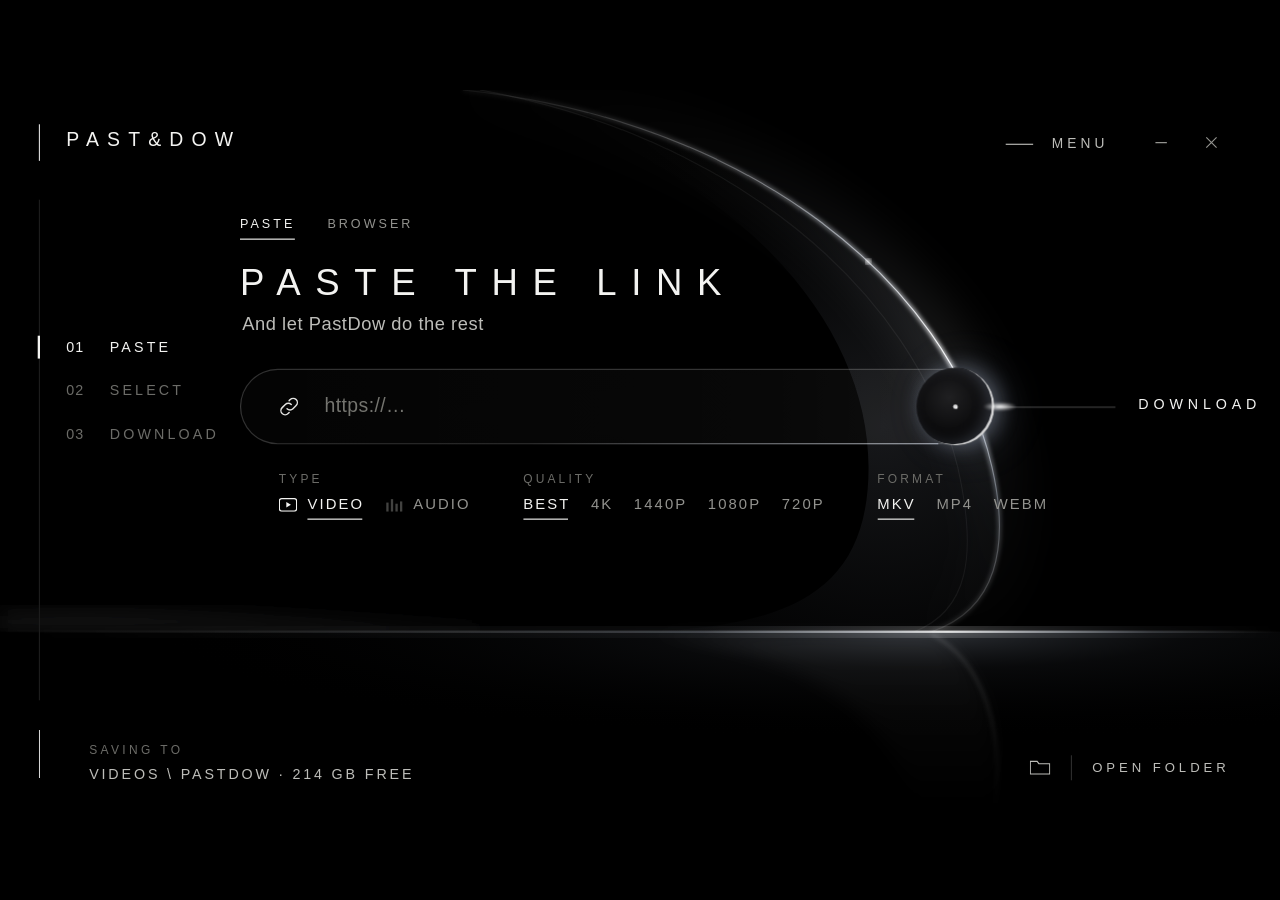
==== commit 2b129535: "feat: ADD TO <browser> installs the extension by itself Browsers refuse chrome:// pages on the comma" ====
--- a/ui/index.html
+++ b/ui/index.html
@@ -418,7 +418,8 @@
   const box = $('extButtons'); if (box.dataset.done === String(list.length)) return;
   box.dataset.done = String(list.length); box.replaceChildren();
   list.forEach(b => { const btn = document.createElement('button'); btn.textContent = 'ADD TO ' + b.name.toUpperCase();
-    btn.onclick = () => send({ t: 'installExt', browser: b.id }); box.append(btn); });
+    btn.onclick = () => { box.querySelectorAll('button').forEach(x => x.disabled = true); $('browserStatus').textContent = 'Opening ' + b.name + '…';
+      send({ t: 'installExt', browser: b.id }); }; box.append(btn); });
 }
 function renderFound(items) {
   $('foundCount').textContent = items.length || '';
@@ -525,10 +526,14 @@
   }
   if (m.t === 'jobs') renderJobs(m.jobs);
   if (m.t === 'found') renderFound(m.items);
+  if (m.t === 'extStep') $('browserStatus').textContent = m.text + '…  hands off the browser for a moment';
   if (m.t === 'extOpened') {
-    extHelp = m.ok ? 'In the page that opened: turn on Developer mode, press Load unpacked, paste with Ctrl+V and Select folder. It pairs by itself'
-                   : 'Could not open that browser';
-    $('browserStatus').textContent = extHelp; if (m.ok) toast('FOLDER PATH COPIED');
+    $('extButtons').querySelectorAll('button').forEach(b => b.disabled = false);
+    extHelp = !m.ok ? 'Could not open that browser'
+      : m.auto ? 'Installed and paired · play a video in that browser'
+      : 'Almost there: in the extensions page turn on Developer mode, press Load unpacked, paste with Ctrl+V and Select folder';
+    $('browserStatus').textContent = extHelp;
+    toast(!m.ok ? 'BROWSER NOT FOUND' : m.auto ? 'EXTENSION INSTALLED' : 'FOLDER PATH COPIED');
   }
 }
 
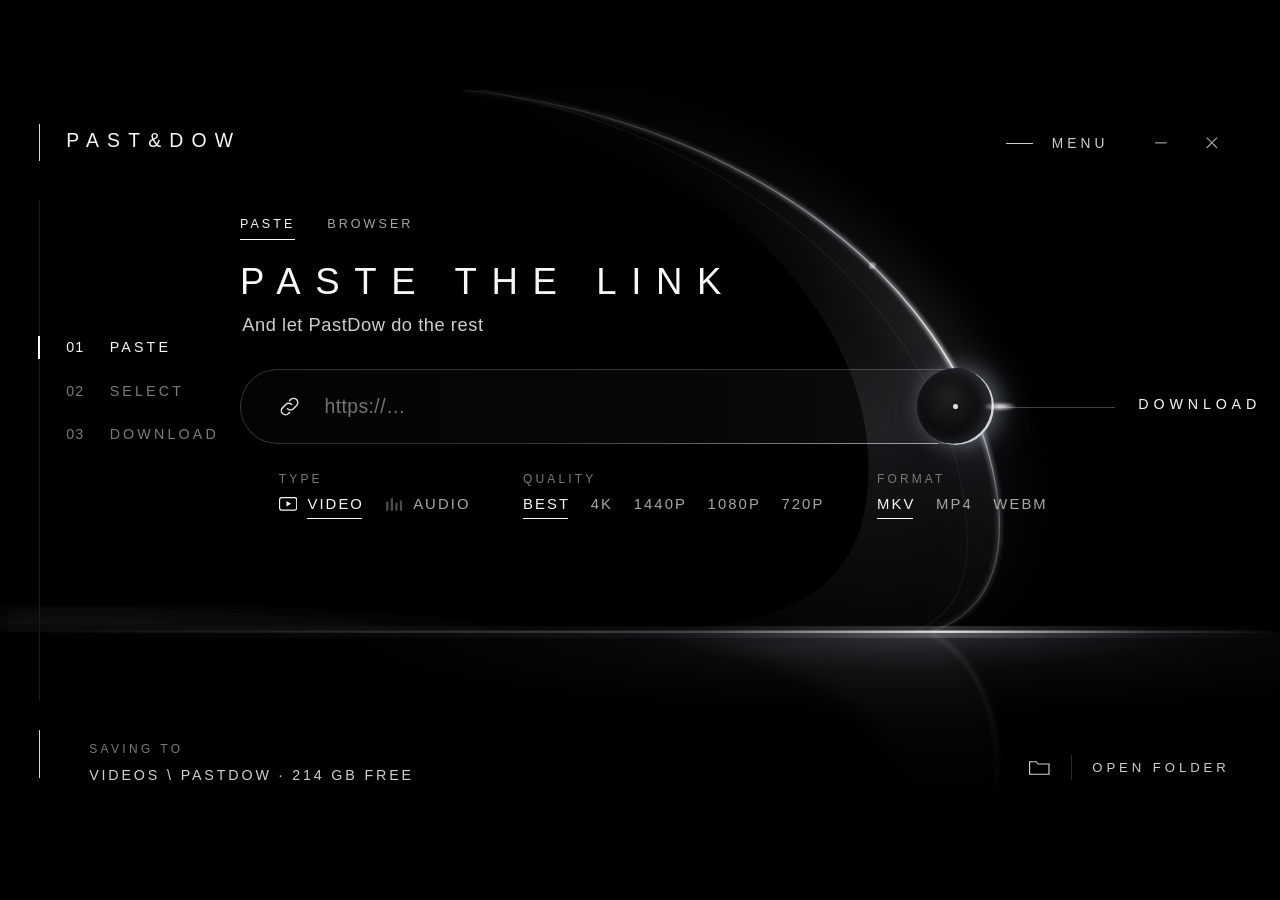
==== commit 6e73e601: "feat: sharper text and a small tick when downloads finish Sharper text: the UI no longer keeps a tra" ====
--- a/ui/index.html
+++ b/ui/index.html
@@ -4,11 +4,11 @@
 <meta charset="utf-8">
 <title>PastDow</title>
 <style>
-  :root { --fg:#f3f3f1; --sub:#bdbdb9; --mute:#93938f; --dim:#6c6c68; --ease:cubic-bezier(.2,.8,.2,1); }
+  :root { --fg:#f7f7f5; --sub:#cfcfcb; --mute:#a6a6a2; --dim:#7a7a76; --ease:cubic-bezier(.2,.8,.2,1); }
   * { box-sizing:border-box; margin:0; padding:0; }
   html, body { background:#000; height:100%; overflow:hidden; }
-  body { color:var(--fg); font-family:"Segoe UI Variable Display","Segoe UI",sans-serif; font-weight:300;
-         -webkit-font-smoothing:antialiased; user-select:none; cursor:default; }
+  body { color:var(--fg); font-family:"Segoe UI Variable Display","Segoe UI",sans-serif; font-weight:400;
+         text-rendering:optimizeLegibility; user-select:none; cursor:default; }
   .stage { position:fixed; inset:0; display:grid; place-items:center; }
   .win { width:1120px; height:630px; position:relative; overflow:hidden; transform-origin:center; }
   .scene { position:absolute; inset:0; width:100%; height:100%; pointer-events:none; }
@@ -16,6 +16,7 @@
   @keyframes breathe { 0%,100% { opacity:.7 } 50% { opacity:1 } }
   .intro { opacity:0; transform:translateY(10px); }
   body.live .intro { animation:in .9s var(--ease) forwards; }
+  body.settled .intro { animation:none; opacity:1; transform:none; }
   @keyframes in { to { opacity:1; transform:none } }
   button { all:unset; cursor:pointer; }
 
@@ -316,7 +317,11 @@
 <script>
 const $ = id => document.getElementById(id);
 const win = $('win');
-function fit() { win.style.transform = `scale(${Math.min(innerWidth / 1120, innerHeight / 630)})`; }
+function fit() {
+  const k = Math.min(innerWidth / 1120, innerHeight / 630);
+  // zoom instead of transform: text is laid out and rasterised at the final size, so it stays sharp
+  win.style.transform = ''; win.style.zoom = Math.abs(k - 1) < 0.01 ? '' : String(k);
+}
 addEventListener('resize', fit); fit();
 
 // small icons beside the row actions: OPEN = the file itself, FOLDER = where it lives
@@ -492,7 +497,7 @@
 
 // ---- messages from the app ----
 function receive(m) {
-  if (m.t === 'reveal') document.body.classList.add('live');
+  if (m.t === 'reveal') { document.body.classList.add('live'); setTimeout(() => document.body.classList.add('settled'), 2600); }
   if (m.t === 'clip' && !url.value) { url.value = m.url; linkChanged(); url.focus(); url.select(); }
   if (m.t === 'state') {
     // the screen starts from the saved defaults once; later state updates only refresh the menu
@@ -526,6 +531,7 @@
   }
   if (m.t === 'jobs') renderJobs(m.jobs);
   if (m.t === 'found') renderFound(m.items);
+  if (m.t === 'done') toast('\u2713  ' + m.text);
   if (m.t === 'extStep') $('browserStatus').textContent = m.text + '…  hands off the browser for a moment';
   if (m.t === 'extOpened') {
     $('extButtons').querySelectorAll('button').forEach(b => b.disabled = false);
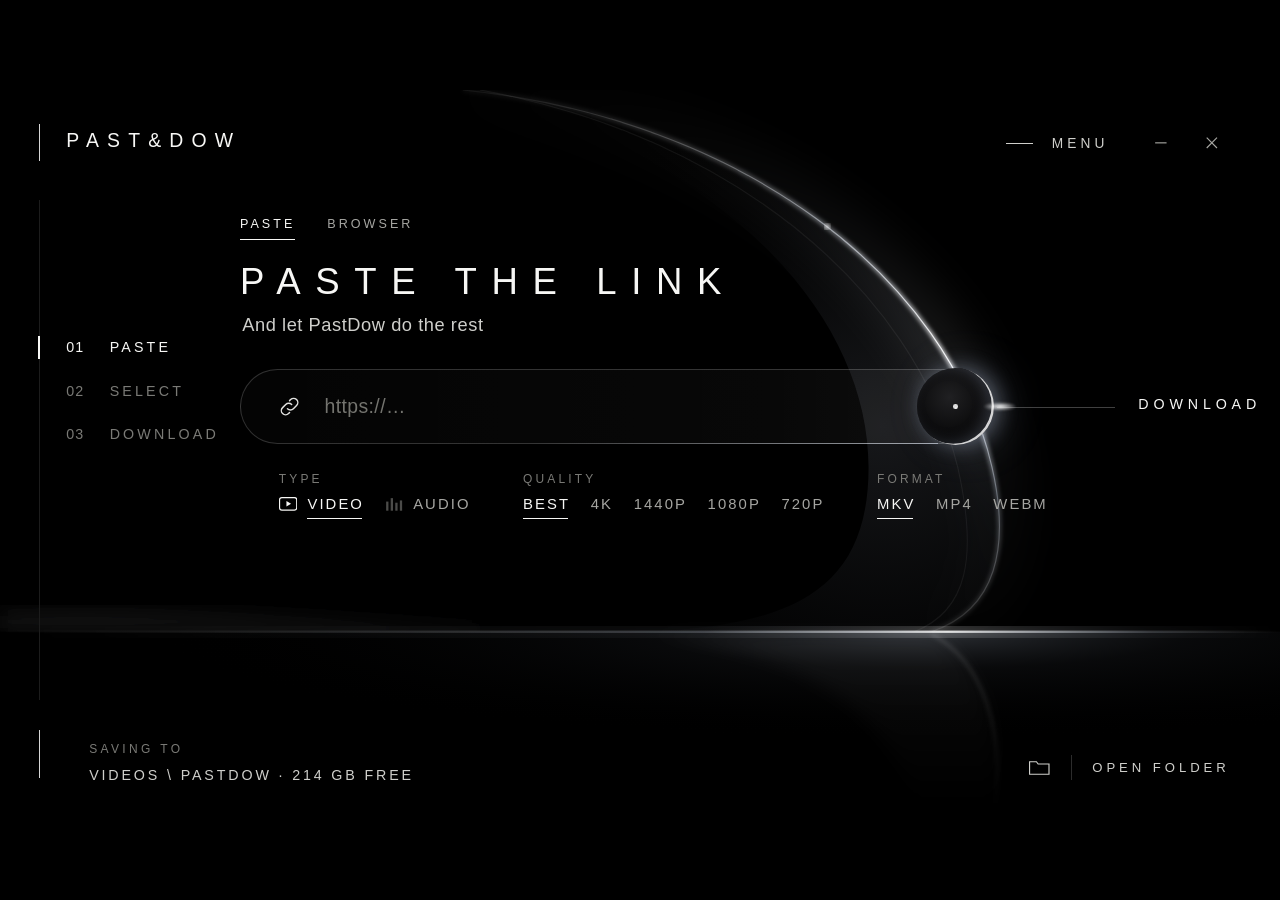
==== commit d8eac0d1: "feat: video thumbnails and durations, monochrome extension - The extension probes the page's largest" ====
--- a/ui/index.html
+++ b/ui/index.html
@@ -193,7 +193,12 @@
   .browser-head { display:flex; justify-content:space-between; font-size:10.5px; letter-spacing:.2em; color:var(--mute); height:25px; }
   .browser-items { overflow-x:hidden; overflow-y:auto; max-height:131px; padding-right:6px; }
   .browser-items::-webkit-scrollbar { width:2px; } .browser-items::-webkit-scrollbar-thumb { background:#333; }
-  .browser-item { display:block; position:relative; box-sizing:border-box; width:100%; text-align:left; border-top:1px solid #222; padding:10px 110px 10px 0; }
+  .browser-item { display:flex; align-items:center; gap:12px; position:relative; box-sizing:border-box; width:100%; text-align:left; border-top:1px solid #222; padding:10px 110px 10px 0; }
+  .browser-copy { min-width:0; flex:1; }
+  .browser-thumb { position:relative; flex:0 0 72px; width:72px; height:40px; border-radius:4px; overflow:hidden; background:#161616; display:grid; place-items:center; color:#666; }
+  .browser-thumb img { position:absolute; inset:0; width:100%; height:100%; object-fit:cover; }
+  .browser-duration { position:absolute; left:2px; bottom:2px; background:rgba(0,0,0,.78); color:#fff; font-size:9px; line-height:12px; padding:0 3px; border-radius:2px; }
+  .browser-copy .sub { overflow:hidden; text-overflow:ellipsis; white-space:nowrap; }
   .browser-item .ttl { white-space:nowrap; overflow:hidden; text-overflow:ellipsis; }
   .browser-item::after { content:'DOWNLOAD \2192'; position:absolute; right:0; top:50%; transform:translate(-6px,-50%); opacity:0;
     font-size:10.5px; letter-spacing:.2em; color:var(--fg); transition:opacity .18s, transform .18s; }
@@ -436,7 +441,15 @@
     const title = document.createElement('div'), sub = document.createElement('div'); title.className = 'ttl'; sub.className = 'sub';
     title.textContent = item.title || 'Browser video';
     sub.textContent = [item.kind, item.size ? (item.size / 1048576).toFixed(1) + ' MB' : 'SIZE UNKNOWN', item.host, item.subtitles ? item.subtitles + (item.subtitles === 1 ? ' SUBTITLE' : ' SUBTITLES') : ''].filter(Boolean).join(' · ');
-    row.append(title, sub); row.onclick = () => {
+    const preview = document.createElement('div'); preview.className = 'browser-thumb'; preview.textContent = '\u25b6';
+    if (item.thumb) { const image = document.createElement('img'); image.src = item.thumb; image.alt = ''; image.onerror = () => image.remove(); preview.append(image); }
+    if (item.duration > 0) {
+      const badge = document.createElement('span'); badge.className = 'browser-duration';
+      const seconds = Math.floor(item.duration), minutes = Math.floor(seconds / 60);
+      badge.textContent = (seconds >= 3600 ? Math.floor(seconds / 3600) + ':' + String(minutes % 60).padStart(2, '0') : minutes) + ':' + String(seconds % 60).padStart(2, '0'); preview.append(badge);
+    }
+    const copy = document.createElement('div'); copy.className = 'browser-copy'; copy.append(title, sub);
+    row.append(preview, copy); row.onclick = () => {
       send({ t: 'foundQueue', id: item.id, mode: st.mode, q: st.q, fmt: st.mode === 'audio' ? st.afmt : st.vfmt }); toast('BROWSER VIDEO ADDED');
     };
     $('foundItems').append(row);
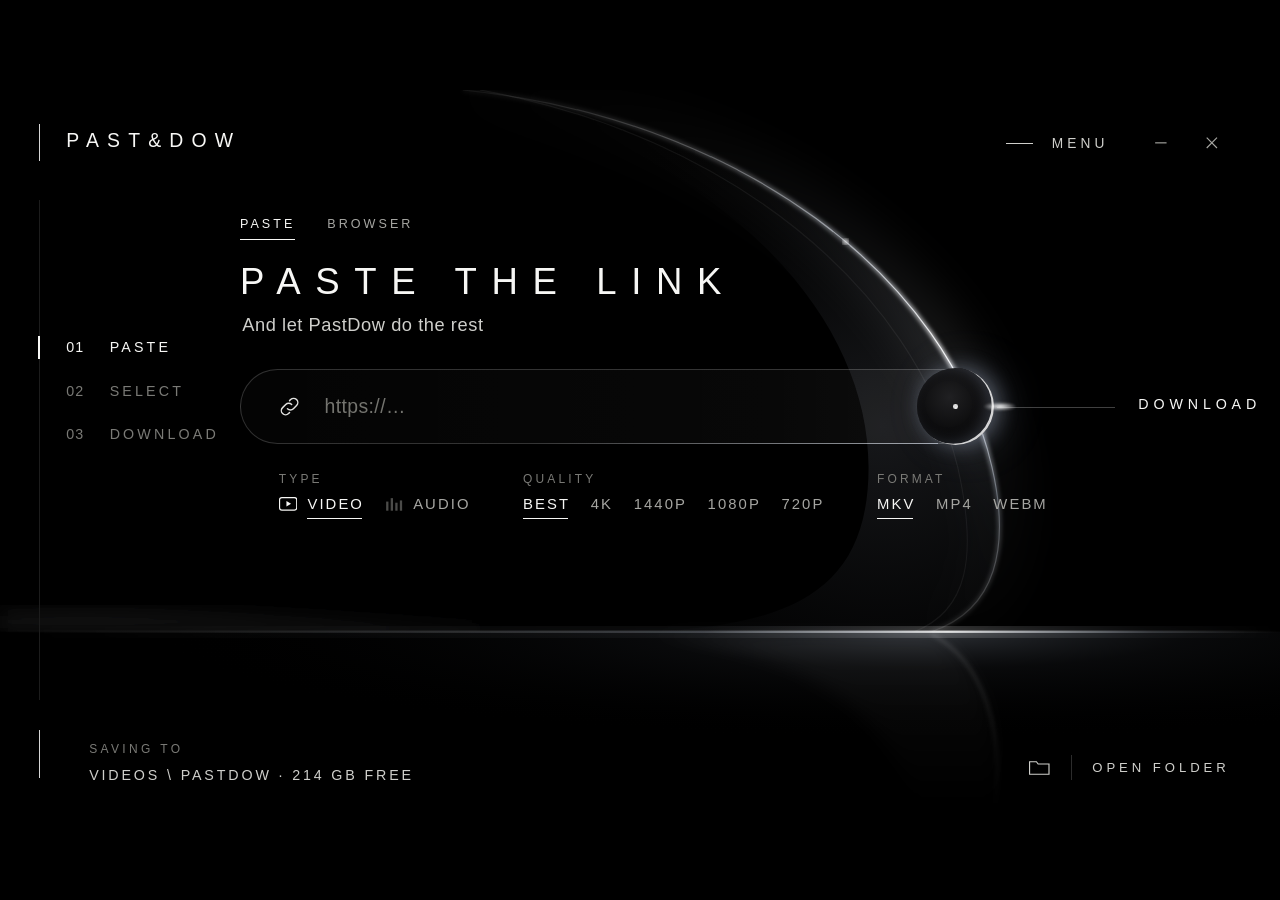
==== commit f2eabf65: "feat: rename a video before downloading it - Popup: a pencil next to DOWNLOAD turns the title into a" ====
--- a/ui/index.html
+++ b/ui/index.html
@@ -197,6 +197,9 @@
   .browser-copy { min-width:0; flex:1; }
   .browser-thumb { position:relative; flex:0 0 72px; width:72px; height:40px; border-radius:4px; overflow:hidden; background:#161616; display:grid; place-items:center; color:#666; }
   .browser-thumb img { position:absolute; inset:0; width:100%; height:100%; object-fit:cover; }
+  .browser-pencil { position:absolute; right:118px; top:50%; transform:translateY(-50%); font-size:14px; color:var(--mute); padding:4px 6px; opacity:0; transition:opacity .18s, color .18s; }
+  .browser-item:hover .browser-pencil { opacity:1; } .browser-pencil:hover { color:var(--fg); }
+  .browser-rename { position:static; left:auto; top:auto; width:100%; height:auto; background:#111; border:1px solid #333; color:var(--fg); font:14px "Segoe UI Variable Display","Segoe UI",sans-serif; padding:3px 6px; }
   .browser-duration { position:absolute; left:2px; bottom:2px; background:rgba(0,0,0,.78); color:#fff; font-size:9px; line-height:12px; padding:0 3px; border-radius:2px; }
   .browser-copy .sub { overflow:hidden; text-overflow:ellipsis; white-space:nowrap; }
   .browser-item .ttl { white-space:nowrap; overflow:hidden; text-overflow:ellipsis; }
@@ -431,6 +434,7 @@
     btn.onclick = () => { box.querySelectorAll('button').forEach(x => x.disabled = true); $('browserStatus').textContent = 'Opening ' + b.name + '…';
       send({ t: 'installExt', browser: b.id }); }; box.append(btn); });
 }
+const foundNames = {};   // id -> name typed with the pencil
 function renderFound(items) {
   $('foundCount').textContent = items.length || '';
   $('foundEmpty').hidden = items.length > 0;
@@ -439,8 +443,8 @@
   items.forEach(item => {
     const row = document.createElement('button'); row.className = 'browser-item';
     const title = document.createElement('div'), sub = document.createElement('div'); title.className = 'ttl'; sub.className = 'sub';
-    title.textContent = item.title || 'Browser video';
-    sub.textContent = [item.kind, item.size ? (item.size / 1048576).toFixed(1) + ' MB' : 'SIZE UNKNOWN', item.host, item.subtitles ? item.subtitles + (item.subtitles === 1 ? ' SUBTITLE' : ' SUBTITLES') : ''].filter(Boolean).join(' · ');
+    title.textContent = foundNames[item.id] || item.title || 'Browser video';
+    sub.textContent = [item.kind === 'PAGE' ? 'VIDEO PAGE' : item.kind, item.kind === 'HLS' || item.kind === 'DASH' ? 'STREAM' : item.kind === 'PAGE' ? '' : item.size ? (item.size / 1048576).toFixed(1) + ' MB' : 'SIZE UNKNOWN', item.host, item.subtitles ? item.subtitles + (item.subtitles === 1 ? ' SUBTITLE' : ' SUBTITLES') : ''].filter(Boolean).join(' · ');
     const preview = document.createElement('div'); preview.className = 'browser-thumb'; preview.textContent = '\u25b6';
     if (item.thumb) { const image = document.createElement('img'); image.src = item.thumb; image.alt = ''; image.onerror = () => image.remove(); preview.append(image); }
     if (item.duration > 0) {
@@ -449,8 +453,20 @@
       badge.textContent = (seconds >= 3600 ? Math.floor(seconds / 3600) + ':' + String(minutes % 60).padStart(2, '0') : minutes) + ':' + String(seconds % 60).padStart(2, '0'); preview.append(badge);
     }
     const copy = document.createElement('div'); copy.className = 'browser-copy'; copy.append(title, sub);
-    row.append(preview, copy); row.onclick = () => {
-      send({ t: 'foundQueue', id: item.id, mode: st.mode, q: st.q, fmt: st.mode === 'audio' ? st.afmt : st.vfmt }); toast('BROWSER VIDEO ADDED');
+    // pencil: rename before downloading (a span, the whole row is already a button)
+    const pencil = document.createElement('span'); pencil.className = 'browser-pencil'; pencil.textContent = '\u270e'; pencil.title = 'Rename before downloading';
+    pencil.onclick = e => {
+      e.stopPropagation();
+      const input = document.createElement('input'); input.className = 'browser-rename'; input.value = title.textContent; input.maxLength = 200;
+      const done = keep => { if (keep && input.value.trim()) foundNames[item.id] = input.value.trim(); title.textContent = foundNames[item.id] || title.textContent; input.replaceWith(title); };
+      input.onclick = ev => ev.stopPropagation();
+      input.onkeydown = ev => { ev.stopPropagation(); if (ev.key === 'Enter') { ev.preventDefault(); done(true); } if (ev.key === 'Escape') done(false); };
+      input.onkeyup = ev => ev.preventDefault();
+      input.onblur = () => done(true);
+      title.replaceWith(input); input.focus(); input.select();
+    };
+    row.append(preview, copy, pencil); row.onclick = () => {
+      send({ t: 'foundQueue', id: item.id, mode: st.mode, q: st.q, fmt: st.mode === 'audio' ? st.afmt : st.vfmt, name: foundNames[item.id] || '' }); toast('BROWSER VIDEO ADDED');
     };
     $('foundItems').append(row);
   });
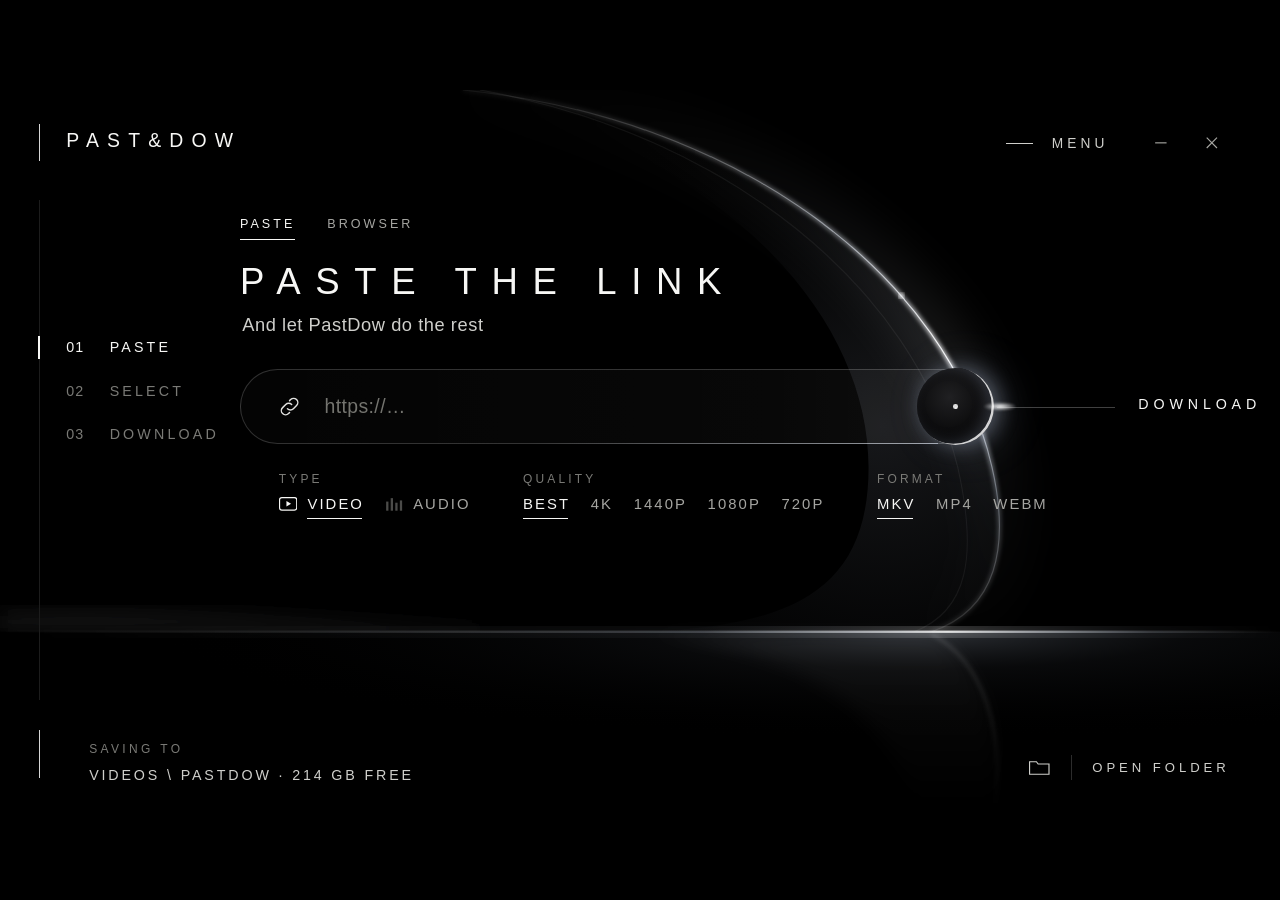
==== commit 290a8c41: "feat: format picker, FORCE DETECT and self-healing pairing in the extension - Per-download format pi" ====
--- a/ui/index.html
+++ b/ui/index.html
@@ -475,6 +475,9 @@
 
 $('menuBtn').addEventListener('click', () => $('side').classList.toggle('open'));
 $('closeMenu').addEventListener('click', () => $('side').classList.remove('open'));
+// a click anywhere else in the window, or Esc, closes the menu too (pickers and dropdowns inside it keep it open)
+document.addEventListener('pointerdown', e => { const side = $('side'); if (side.classList.contains('open') && !side.contains(e.target) && !$('menuBtn').contains(e.target)) side.classList.remove('open'); });
+document.addEventListener('keydown', e => { if (e.key === 'Escape') $('side').classList.remove('open'); });
 $('mVideo').addEventListener('click', () => send({ t: 'pickFolder', audio: false }));
 $('mAudio').addEventListener('click', () => send({ t: 'pickFolder', audio: true }));
 $('mSkip').addEventListener('click', () => send({ t: 'skip' }));
@@ -544,8 +547,9 @@
     $('dV').textContent = m.vfmt.toUpperCase();
     $('dA').textContent = m.afmt.toUpperCase();
     dest.video = [m.videoDir, m.videoFree || '']; dest.audio = [m.audioDir, m.audioFree || '']; renderDest();
-    $('mVideo').querySelector('em').textContent = m.videoDir;
-    $('mAudio').querySelector('em').textContent = m.audioDir;
+    // a folder on a missing drive (unplugged disk) is flagged: every download into it would fail
+    $('mVideo').querySelector('em').textContent = m.videoDir + (m.videoMissing ? '  ·  NOT AVAILABLE, CHOOSE ANOTHER' : '');
+    $('mAudio').querySelector('em').textContent = m.audioDir + (m.audioMissing ? '  ·  NOT AVAILABLE, CHOOSE ANOTHER' : '');
     $('mSkip').querySelector('em').textContent = m.skip ? 'On' : 'Off';
     $('mFolders').querySelector('em').textContent = m.channelFolders ? 'One folder per channel' : 'Off · straight into the folder';
     $('mUpdate').querySelector('em').textContent = m.update;
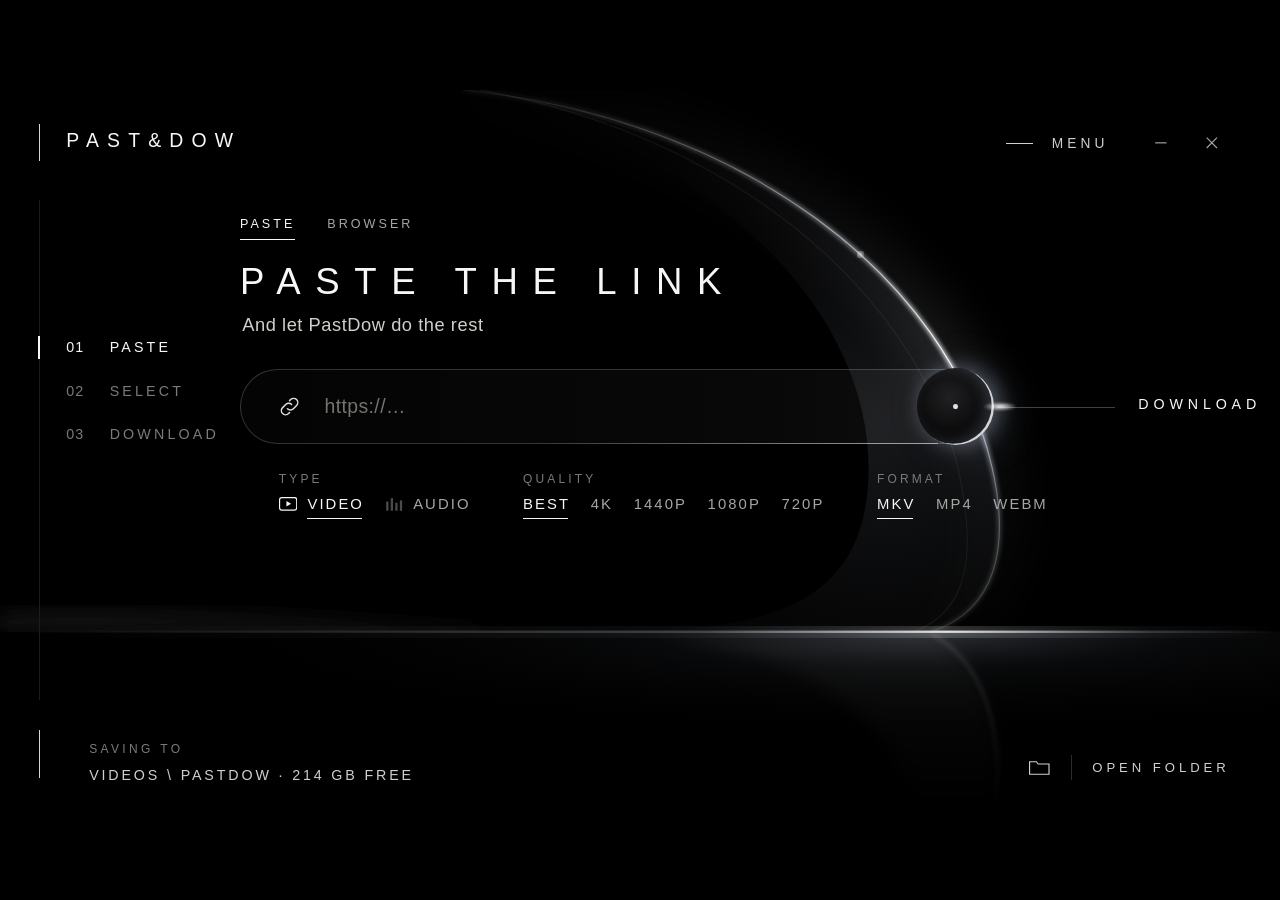
==== commit 3896b6c8: "feat(ui): the menu leaves like a breeze Closing no longer slides the whole panel off screen with the" ====
--- a/ui/index.html
+++ b/ui/index.html
@@ -152,13 +152,19 @@
 
   /* side menu */
   .side { position:absolute; top:0; right:0; bottom:0; width:390px; background:#050506; border-left:1px solid #1c1c1c; z-index:5;
-          transform:translateX(100%); transition:transform .7s var(--ease); padding:92px 48px 26px; display:flex; flex-direction:column; align-items:flex-start; text-align:left; overflow-y:auto; overflow-x:hidden; }
+          /* closed: a breeze carries it off, a short drift, fading and softening as it speeds up */
+          opacity:0; transform:translateX(28px); filter:blur(6px); visibility:hidden; pointer-events:none;
+          transition:opacity .38s cubic-bezier(.3,.1,.55,1), transform .4s cubic-bezier(.3,0,.6,.8), filter .38s cubic-bezier(.3,.1,.6,1), box-shadow .3s, visibility 0s linear .42s;
+          padding:92px 48px 26px; display:flex; flex-direction:column; align-items:flex-start; text-align:left; overflow-y:auto; overflow-x:hidden; }
   .side::-webkit-scrollbar { width:2px; } .side::-webkit-scrollbar-thumb { background:#2a2a2a; }
-  .side.open { transform:none; box-shadow:-40px 0 80px rgba(0,0,0,.6); }
+  .side.open { opacity:1; transform:none; filter:none; visibility:visible; pointer-events:auto; box-shadow:-40px 0 80px rgba(0,0,0,.6);
+               transition:opacity .45s ease-out, transform .7s var(--ease), filter .55s ease-out, box-shadow .6s, visibility 0s; }
   .side h6 { font-weight:400; font-size:11px; letter-spacing:.3em; color:var(--dim); margin-bottom:20px; }
   .side .it { display:block; width:100%; text-align:left; margin-bottom:15px; letter-spacing:normal;
               opacity:0; transform:translateX(20px); transition:opacity .5s, transform .6s var(--ease); }
   .side.open .it { opacity:1; transform:none; }
+  /* leaving: every row goes at once (the opening stagger would make them linger), slightly ahead of the panel */
+  .side:not(.open) .it { transition:opacity .24s cubic-bezier(.3,.1,.55,1), transform .34s cubic-bezier(.55,0,.85,.4) !important; transition-delay:0s !important; transform:translateX(12px); }
   .side .it b { display:block; font-weight:400; font-size:15px; letter-spacing:.22em; color:var(--fg); transition:letter-spacing .4s var(--ease); }
   .side .it:hover b { letter-spacing:.28em; }
   .side .it em { display:block; font-style:normal; font-size:12.5px; letter-spacing:.01em; color:var(--sub); margin-top:5px;
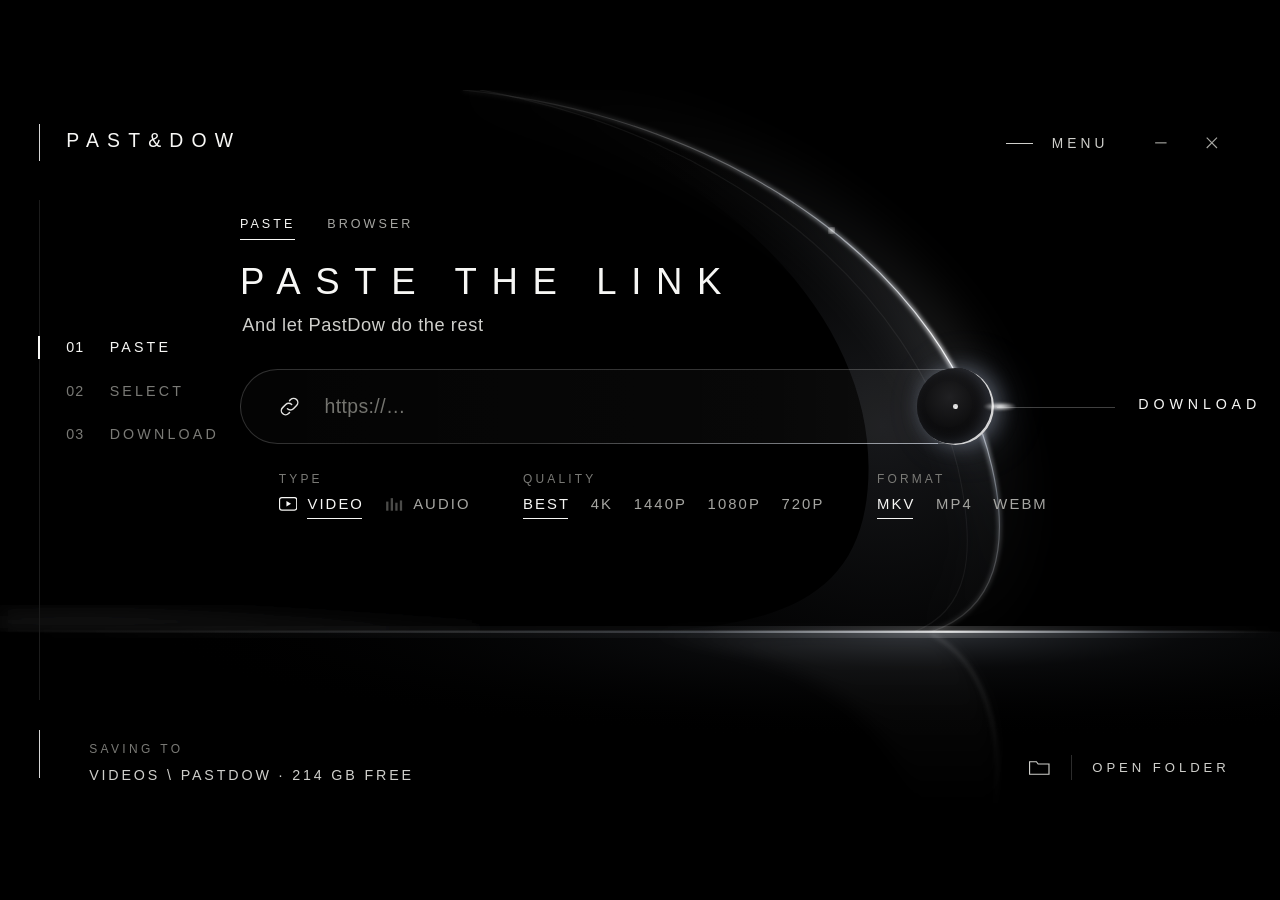
==== commit 200db8e9: "fix(ui): menu letters no longer jump on close; calmer menu animation The OPEN FOLDER button's CSS cl" ====
--- a/ui/index.html
+++ b/ui/index.html
@@ -146,25 +146,27 @@
   .savebox .sup2 { transition:color .3s; } .savebox:hover .sup2 { color:var(--fg); }
   .chg { margin-left:14px; color:var(--fg); opacity:0; transition:opacity .3s, margin-left .4s var(--ease); }
   .savebox:hover .chg { opacity:1; margin-left:18px; }
-  .open { position:absolute; right:44px; bottom:26px; display:flex; align-items:center; gap:18px; font-size:11.5px; letter-spacing:.3em; color:var(--sub); font-weight:400; transition:color .3s; }
-  .open i { width:1px; height:22px; background:#2c2c2c; }
-  .open:hover { color:var(--fg); }
+  .open-folder { position:absolute; right:44px; bottom:26px; display:flex; align-items:center; gap:18px; font-size:11.5px; letter-spacing:.3em; color:var(--sub); font-weight:400; transition:color .3s; }
+  .open-folder i { width:1px; height:22px; background:#2c2c2c; }
+  .open-folder:hover { color:var(--fg); }
 
   /* side menu */
   .side { position:absolute; top:0; right:0; bottom:0; width:390px; background:#050506; border-left:1px solid #1c1c1c; z-index:5;
-          /* closed: a breeze carries it off, a short drift, fading and softening as it speeds up */
-          opacity:0; transform:translateX(28px); filter:blur(6px); visibility:hidden; pointer-events:none;
-          transition:opacity .38s cubic-bezier(.3,.1,.55,1), transform .4s cubic-bezier(.3,0,.6,.8), filter .38s cubic-bezier(.3,.1,.6,1), box-shadow .3s, visibility 0s linear .42s;
+          /* closed: the panel fades out as one piece with a short drift; no blur (costly, and it re-rasterises the
+             text, which reads as the letters jumping) and no per-row motion. The layer is kept ready (will-change)
+             so the first opening does not stutter */
+          opacity:0; transform:translate3d(16px,0,0); visibility:hidden; pointer-events:none; will-change:opacity, transform;
+          transition:opacity .32s cubic-bezier(.4,0,.2,1), transform .36s cubic-bezier(.4,0,.2,1), box-shadow .3s, visibility 0s linear .36s;
           padding:92px 48px 26px; display:flex; flex-direction:column; align-items:flex-start; text-align:left; overflow-y:auto; overflow-x:hidden; }
   .side::-webkit-scrollbar { width:2px; } .side::-webkit-scrollbar-thumb { background:#2a2a2a; }
-  .side.open { opacity:1; transform:none; filter:none; visibility:visible; pointer-events:auto; box-shadow:-40px 0 80px rgba(0,0,0,.6);
-               transition:opacity .45s ease-out, transform .7s var(--ease), filter .55s ease-out, box-shadow .6s, visibility 0s; }
+  .side.open { opacity:1; transform:translate3d(0,0,0); visibility:visible; pointer-events:auto; box-shadow:-40px 0 80px rgba(0,0,0,.6);
+               transition:opacity .34s cubic-bezier(.2,0,0,1), transform .5s cubic-bezier(.2,0,0,1), box-shadow .5s, visibility 0s; }
   .side h6 { font-weight:400; font-size:11px; letter-spacing:.3em; color:var(--dim); margin-bottom:20px; }
   .side .it { display:block; width:100%; text-align:left; margin-bottom:15px; letter-spacing:normal;
-              opacity:0; transform:translateX(20px); transition:opacity .5s, transform .6s var(--ease); }
-  .side.open .it { opacity:1; transform:none; }
-  /* leaving: every row goes at once (the opening stagger would make them linger), slightly ahead of the panel */
-  .side:not(.open) .it { transition:opacity .24s cubic-bezier(.3,.1,.55,1), transform .34s cubic-bezier(.55,0,.85,.4) !important; transition-delay:0s !important; transform:translateX(12px); }
+              opacity:0; transition:opacity .4s ease-out; }
+  .side.open .it { opacity:1; }
+  /* leaving: rows stay put and simply go with the panel (no stagger, no own motion) */
+  .side:not(.open) .it { transition:none !important; opacity:1; }
   .side .it b { display:block; font-weight:400; font-size:15px; letter-spacing:.22em; color:var(--fg); transition:letter-spacing .4s var(--ease); }
   .side .it:hover b { letter-spacing:.28em; }
   .side .it em { display:block; font-style:normal; font-size:12.5px; letter-spacing:.01em; color:var(--sub); margin-top:5px;
@@ -304,7 +306,7 @@
   <div class="sup intro" style="animation-delay:.6s">SAVING TO<span class="chg">CHANGE</span></div>
   <div class="sup2 intro" style="animation-delay:.65s" id="saving"></div>
   </div>
-  <button class="open intro" style="animation-delay:.7s" id="open"><svg width="18" height="14" viewBox="0 0 18 14" fill="none" stroke="currentColor" stroke-width="1"><path d="M.5 2.5v10h17v-9H8L6.5 1.5h-6z"/></svg><i></i>OPEN FOLDER</button>
+  <button class="open-folder intro" style="animation-delay:.7s" id="open"><svg width="18" height="14" viewBox="0 0 18 14" fill="none" stroke="currentColor" stroke-width="1"><path d="M.5 2.5v10h17v-9H8L6.5 1.5h-6z"/></svg><i></i>OPEN FOLDER</button>
 
   <div class="side" id="side">
     <button class="x" id="closeMenu">CLOSE</button>
